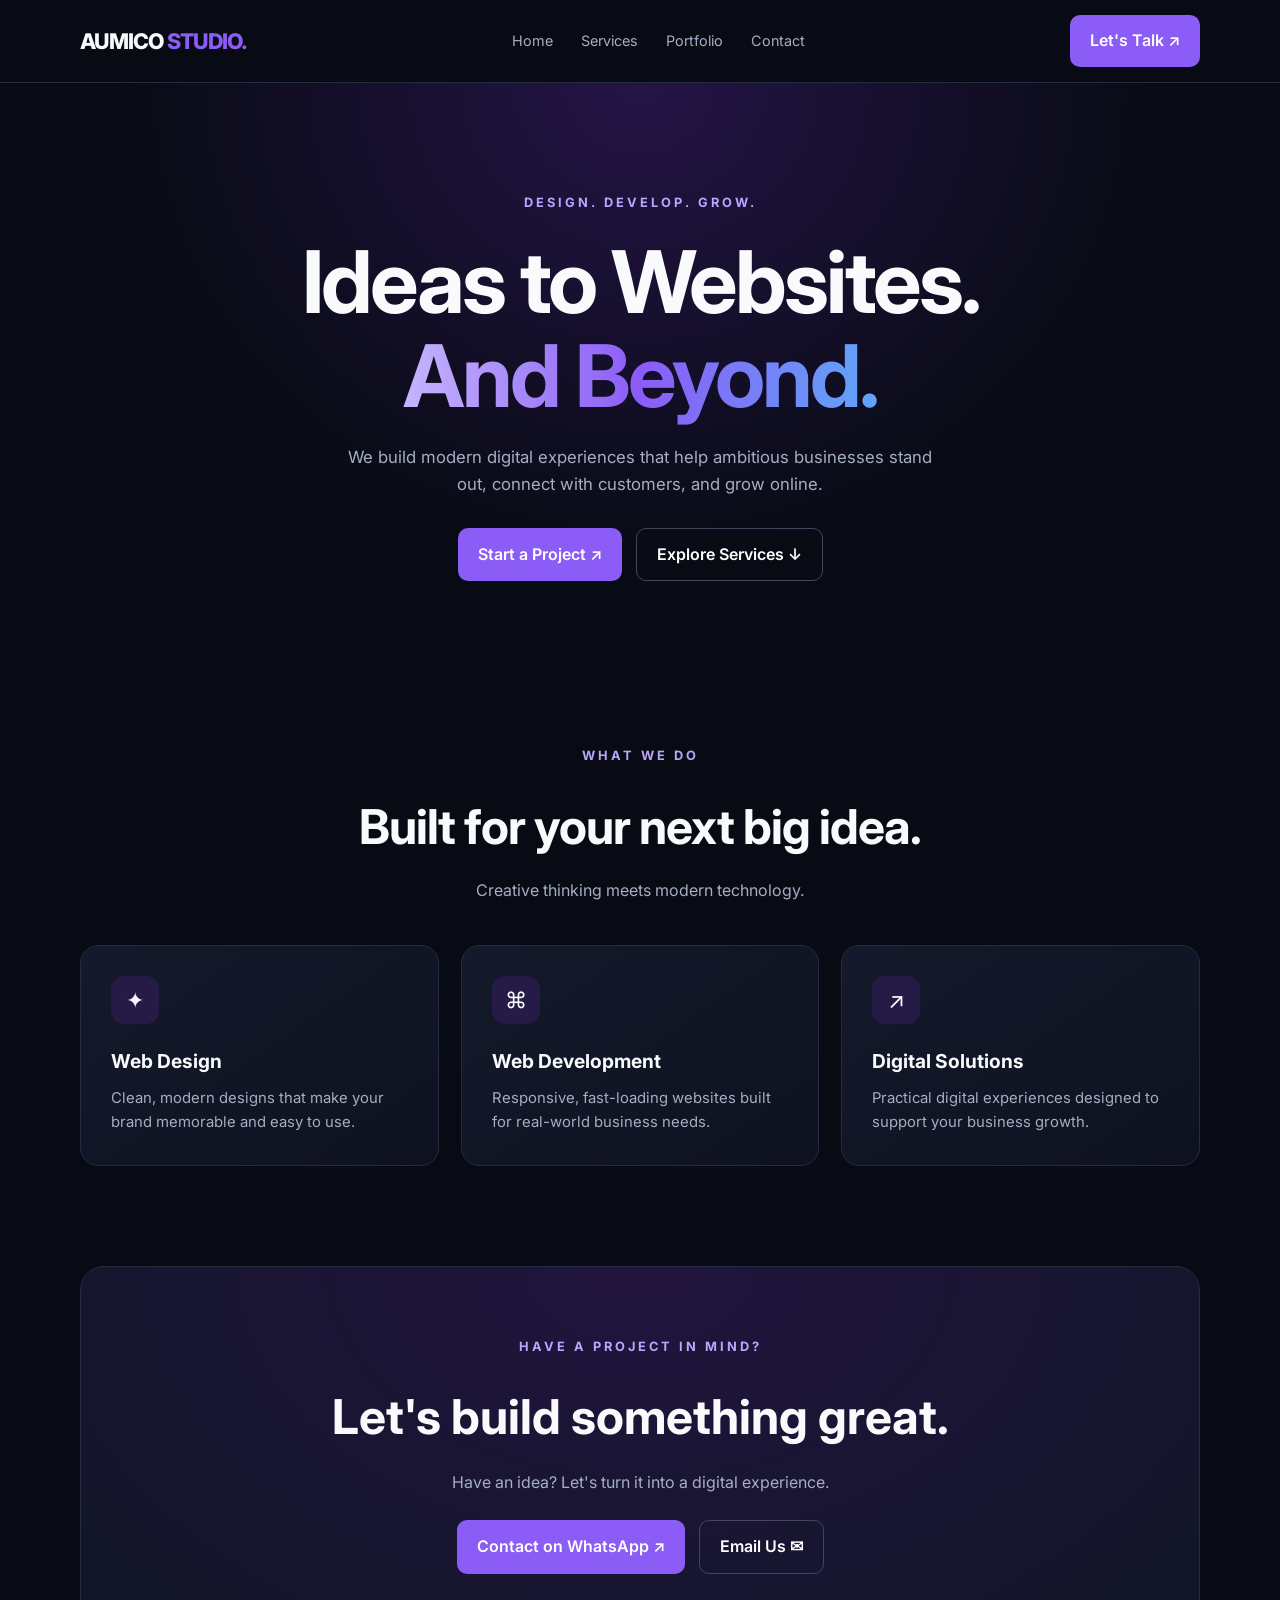
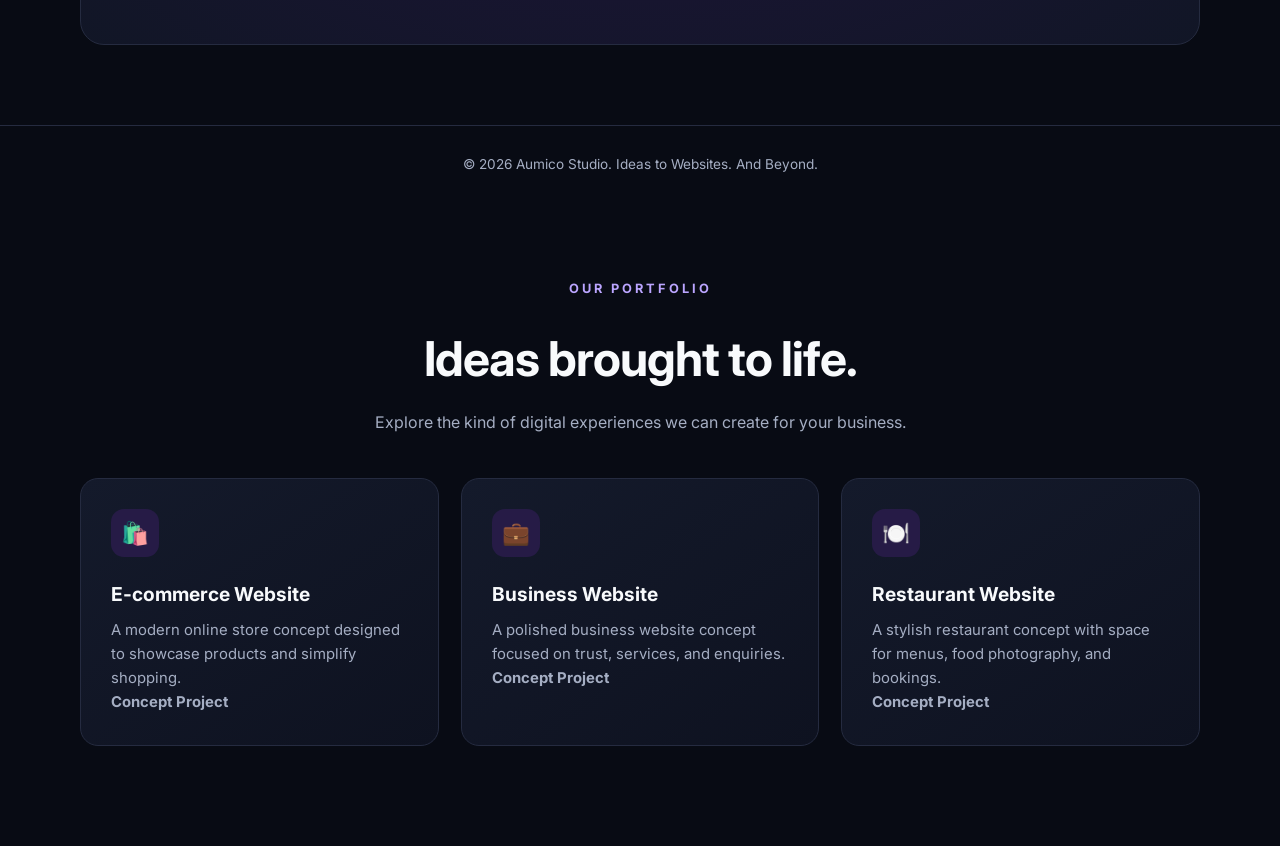
==== index.html @ a7856eee "Initial Aumico Studio website" ====
<!DOCTYPE html>
<html lang="en">
<head>
  <meta charset="UTF-8">
  <meta name="viewport" content="width=device-width, initial-scale=1.0">
  <meta name="description" content="Aumico Studio creates modern websites and digital experiences for growing businesses.">
  <title>Aumico Studio | Ideas to Websites. And Beyond.</title>
  <link rel="stylesheet" href="style.css">
</head>
<body>

  <header>
    <div class="container navbar">
      <a href="#" class="logo">AUMICO <span>STUDIO.</span></a>

      <nav class="nav-links">
        <a href="#home">Home</a>
        <a href="#services">Services</a>
        <a href="#portfolio">Portfolio</a>
        <a href="#contact">Contact</a>
      </nav>

      <a href="#contact" class="btn btn-primary">Let's Talk ↗</a>
    </div>
  </header>

  <main>
    <section class="hero" id="home">
      <div class="container">
        <div class="eyebrow">Design. Develop. Grow.</div>

        <h1>Ideas to Websites.<br><span class="gradient-text">And Beyond.</span></h1>

        <p>
          We build modern digital experiences that help ambitious
          businesses stand out, connect with customers, and grow online.
        </p>

        <div class="hero-actions">
          <a href="#contact" class="btn btn-primary">Start a Project ↗</a>
          <a href="#services" class="btn btn-outline">Explore Services ↓</a>
        </div>
      </div>
    </section>

    <section class="services" id="services">
      <div class="container">
        <div class="section-heading">
          <div class="eyebrow">What We Do</div>
          <h2>Built for your next big idea.</h2>
          <p>Creative thinking meets modern technology.</p>
        </div>

        <div class="service-grid">
          <article class="service-card">
            <div class="service-icon">✦</div>
            <h3>Web Design</h3>
            <p>Clean, modern designs that make your brand memorable and easy to use.</p>
          </article>

          <article class="service-card">
            <div class="service-icon">⌘</div>
            <h3>Web Development</h3>
            <p>Responsive, fast-loading websites built for real-world business needs.</p>
          </article>

          <article class="service-card">
            <div class="service-icon">↗</div>
            <h3>Digital Solutions</h3>
            <p>Practical digital experiences designed to support your business growth.</p>
          </article>
        </div>
      </div>
    </section>

    <section class="container" id="contact">
      <div class="contact">
        <div class="eyebrow">Have a Project in Mind?</div>
        <h2>Let's build something great.</h2>
        <p>Have an idea? Let's turn it into a digital experience.</p>
        <div class="hero-actions">
  <a href="https://wa.me/923064864841?text=Hello%20Aumico%20Studio!%20I%20am%20interested%20in%20your%20services."
     class="btn btn-primary"
     target="_blank"
     rel="noopener noreferrer">
    Contact on WhatsApp ↗
  </a>

  <a href="mailto:aumicostudio@gmail.com"
     class="btn btn-outline">
    Email Us ✉
  </a>
</div>
      </div>
    </section>
  </main>

  <footer>
    <div class="container">
      © 2026 Aumico Studio. Ideas to Websites. And Beyond.
    </div>
  </footer>
<section class="services" id="portfolio">
  <div class="container">
    <div class="section-heading">
      <div class="eyebrow">Our Portfolio</div>
      <h2>Ideas brought to life.</h2>
      <p>Explore the kind of digital experiences we can create for your business.</p>
    </div>

    <div class="service-grid">
      <article class="service-card">
        <div class="service-icon">🛍️</div>
        <h3>E-commerce Website</h3>
        <p>A modern online store concept designed to showcase products and simplify shopping.</p>
        <p><strong>Concept Project</strong></p>
      </article>

      <article class="service-card">
        <div class="service-icon">💼</div>
        <h3>Business Website</h3>
        <p>A polished business website concept focused on trust, services, and enquiries.</p>
        <p><strong>Concept Project</strong></p>
      </article>

      <article class="service-card">
        <div class="service-icon">🍽️</div>
        <h3>Restaurant Website</h3>
        <p>A stylish restaurant concept with space for menus, food photography, and bookings.</p>
        <p><strong>Concept Project</strong></p>
      </article>
    </div>
  </div>
</section>
</body>
</html>
---- style.css ----
@import url('https://fonts.googleapis.com/css2?family=Inter:wght@400;500;600;700;800&display=swap');

:root {
  --bg: #080b14;
  --surface: #111626;
  --text: #f8fafc;
  --muted: #a5aec3;
  --accent: #8b5cf6;
  --border: #252b40;
}

* {
  margin: 0;
  padding: 0;
  box-sizing: border-box;
}

html {
  scroll-behavior: smooth;
}

body {
  font-family: 'Inter', sans-serif;
  background: var(--bg);
  color: var(--text);
  line-height: 1.6;
}

a {
  color: inherit;
  text-decoration: none;
}

button, a {
  -webkit-tap-highlight-color: transparent;
}

.container {
  width: min(1120px, 90%);
  margin: auto;
}

header {
  border-bottom: 1px solid var(--border);
  background: rgba(8, 11, 20, 0.92);
}

.navbar {
  min-height: 82px;
  display: flex;
  align-items: center;
  justify-content: space-between;
  gap: 24px;
}

.logo {
  font-size: 1.35rem;
  font-weight: 800;
  letter-spacing: -1px;
}

.logo span {
  color: var(--accent);
}

.nav-links {
  display: flex;
  align-items: center;
  gap: 28px;
  color: var(--muted);
  font-size: 0.9rem;
}

.nav-links a:hover {
  color: white;
}

.btn {
  display: inline-flex;
  justify-content: center;
  align-items: center;
  gap: 8px;
  padding: 13px 20px;
  border-radius: 10px;
  font-weight: 600;
  transition: 0.25s;
}

.btn-primary {
  background: var(--accent);
  color: white;
}

.btn-primary:hover {
  background: #7544e8;
  transform: translateY(-2px);
}

.btn-outline {
  border: 1px solid #41465d;
  color: white;
}

.hero {
  padding: 110px 0 90px;
  text-align: center;
  background:
    radial-gradient(ellipse at 50% 0%, #241447 0%, transparent 58%);
}

.eyebrow {
  color: #bba5ff;
  font-size: 0.8rem;
  font-weight: 700;
  letter-spacing: 3px;
  text-transform: uppercase;
  margin-bottom: 22px;
}

.hero h1 {
  max-width: 850px;
  margin: 0 auto 22px;
  font-size: clamp(2.7rem, 7vw, 5.4rem);
  line-height: 1.08;
  letter-spacing: -3px;
}

.gradient-text {
  background: linear-gradient(90deg, #c4b5fd, #8b5cf6, #60a5fa);
  -webkit-background-clip: text;
  background-clip: text;
  color: transparent;
}

.hero p {
  max-width: 610px;
  margin: 0 auto 30px;
  color: var(--muted);
  font-size: 1.05rem;
}

.hero-actions {
  display: flex;
  justify-content: center;
  gap: 14px;
  flex-wrap: wrap;
}

.services {
  padding: 75px 0 100px;
}

.section-heading {
  text-align: center;
  margin-bottom: 42px;
}

.section-heading h2 {
  font-size: clamp(2rem, 4vw, 3rem);
  letter-spacing: -1px;
  margin-bottom: 12px;
}

.section-heading p {
  color: var(--muted);
}

.service-grid {
  display: grid;
  grid-template-columns: repeat(3, 1fr);
  gap: 22px;
}

.service-card {
  background: linear-gradient(145deg, #141a2b, #0e1220);
  border: 1px solid var(--border);
  padding: 30px;
  border-radius: 18px;
  transition: 0.25s;
}

.service-card:hover {
  transform: translateY(-5px);
  border-color: var(--accent);
}

.service-icon {
  width: 48px;
  height: 48px;
  display: grid;
  place-items: center;
  background: #261b46;
  border-radius: 13px;
  font-size: 1.4rem;
  margin-bottom: 22px;
}

.service-card h3 {
  font-size: 1.2rem;
  margin-bottom: 10px;
}

.service-card p {
  color: var(--muted);
  font-size: 0.93rem;
}

.contact {
  text-align: center;
  padding: 70px 24px;
  margin-bottom: 80px;
  border: 1px solid var(--border);
  border-radius: 24px;
  background: radial-gradient(ellipse at top, #21143e, #111626);
}

.contact h2 {
  font-size: clamp(2rem, 4vw, 3rem);
  margin-bottom: 14px;
}

.contact p {
  color: var(--muted);
  margin-bottom: 25px;
}

footer {
  border-top: 1px solid var(--border);
  padding: 28px 0;
  color: var(--muted);
  font-size: 0.85rem;
  text-align: center;
}

@media (max-width: 760px) {
  .navbar {
    min-height: 72px;
  }

  .nav-links {
    display: none;
  }

  .navbar > .btn {
    padding: 10px 13px;
    font-size: 0.82rem;
  }

  .hero {
    padding: 80px 0 65px;
  }

  .hero h1 {
    letter-spacing: -1.5px;
  }

  .service-grid {
    grid-template-columns: 1fr;
  }

  .service-card {
    padding: 25px;
  }

  .services {
    padding: 60px 0 75px;
  }
}
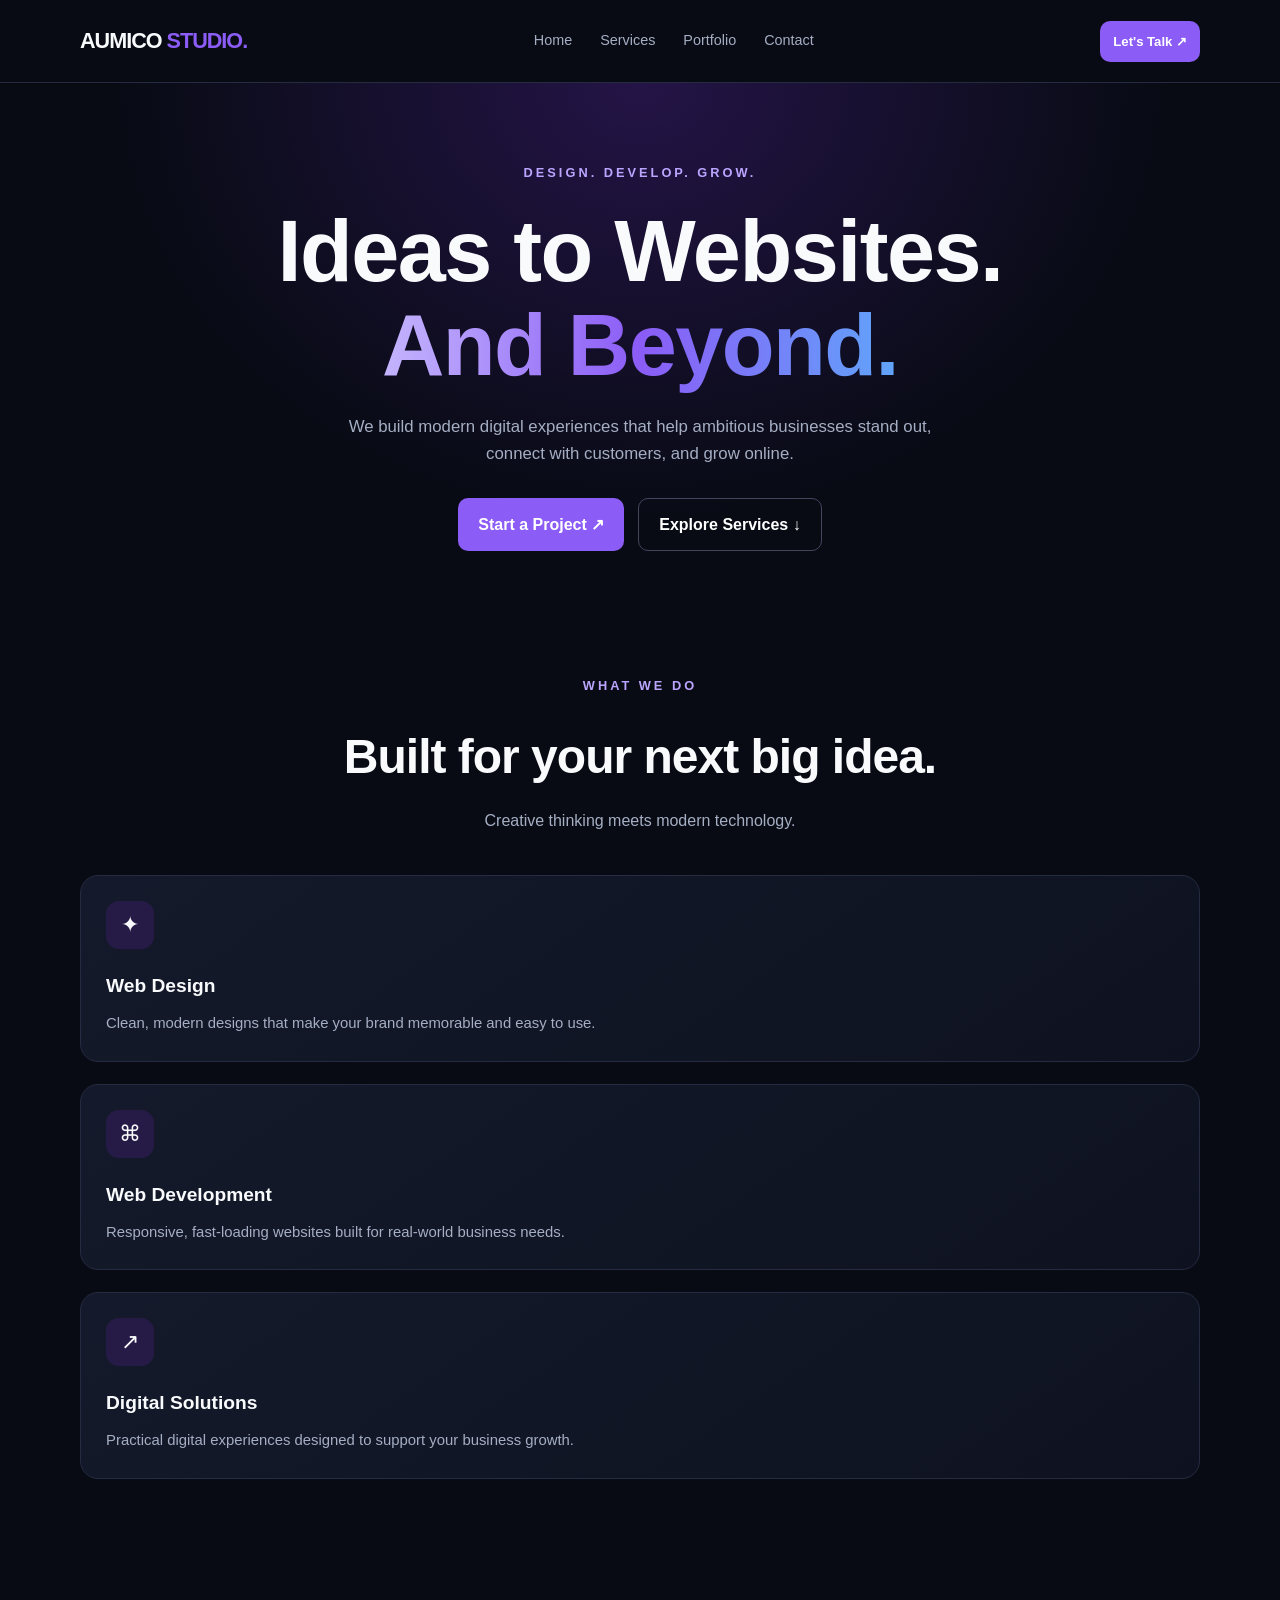
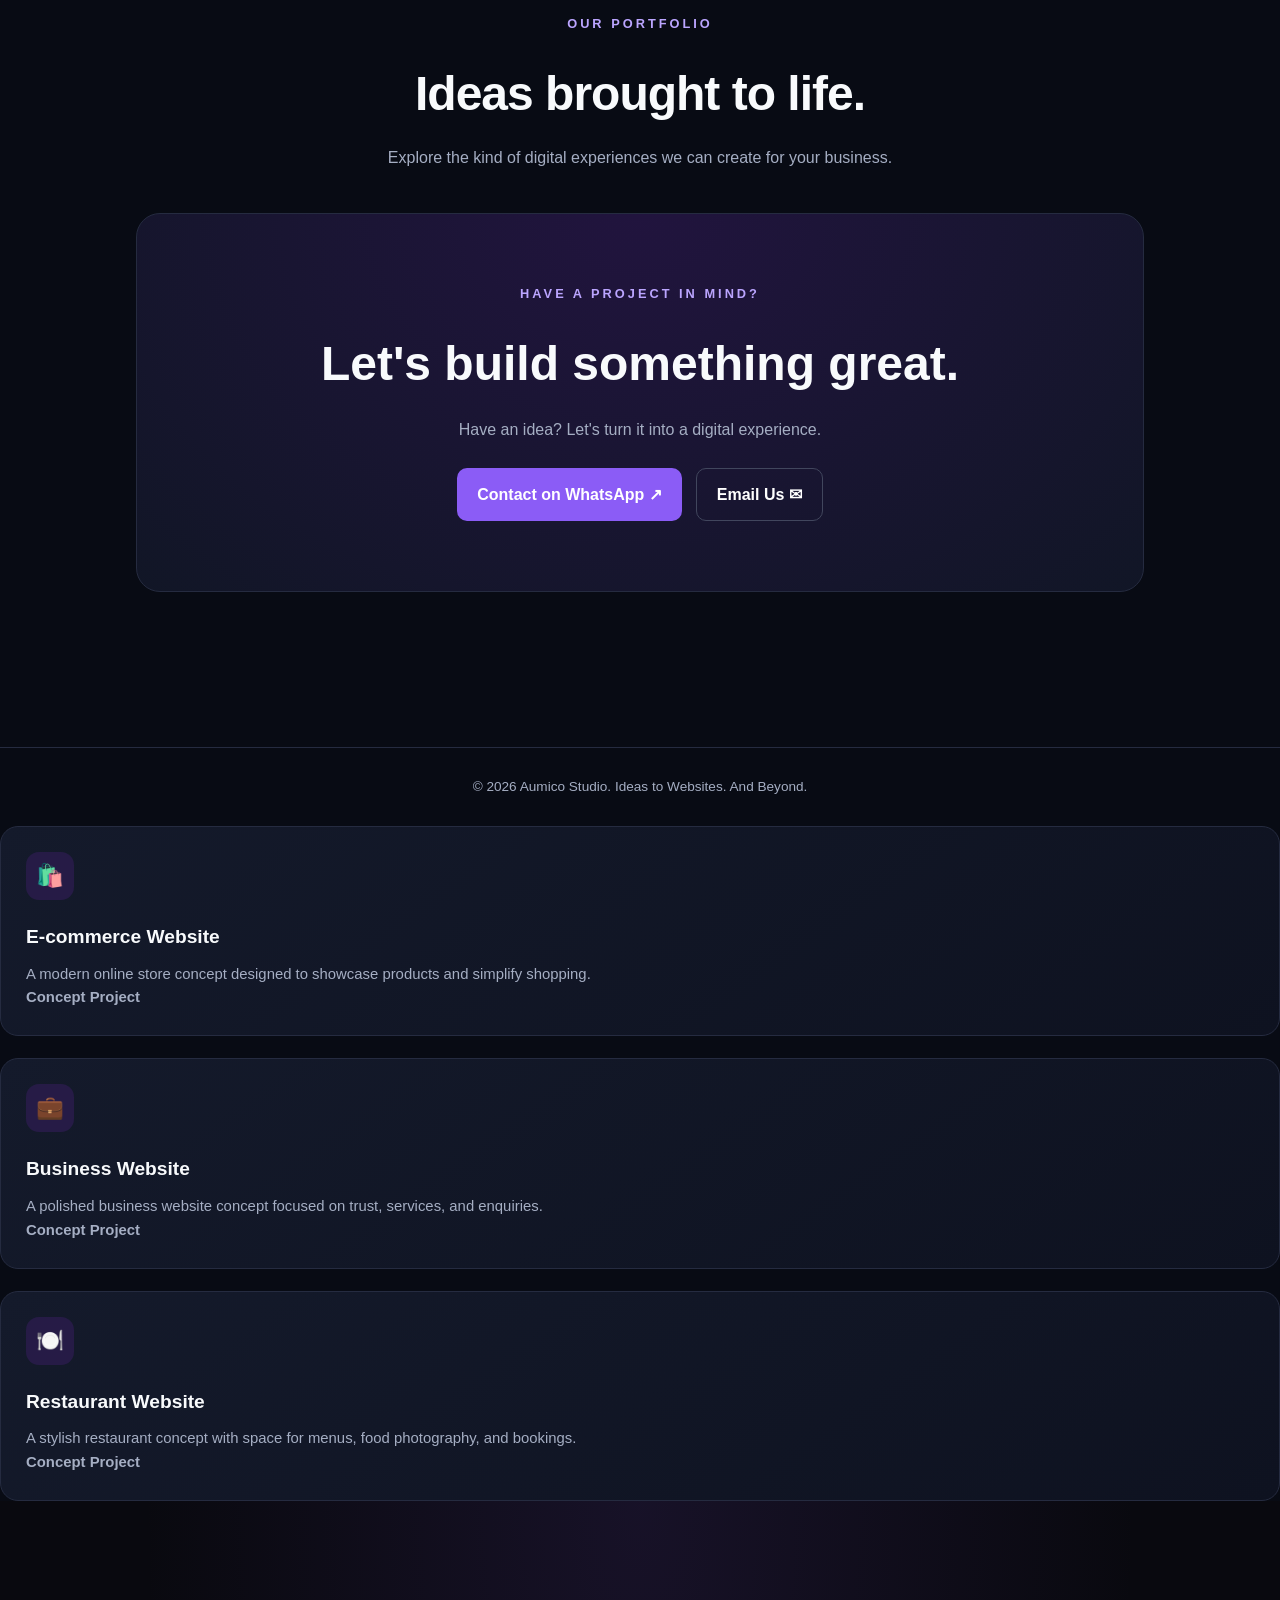
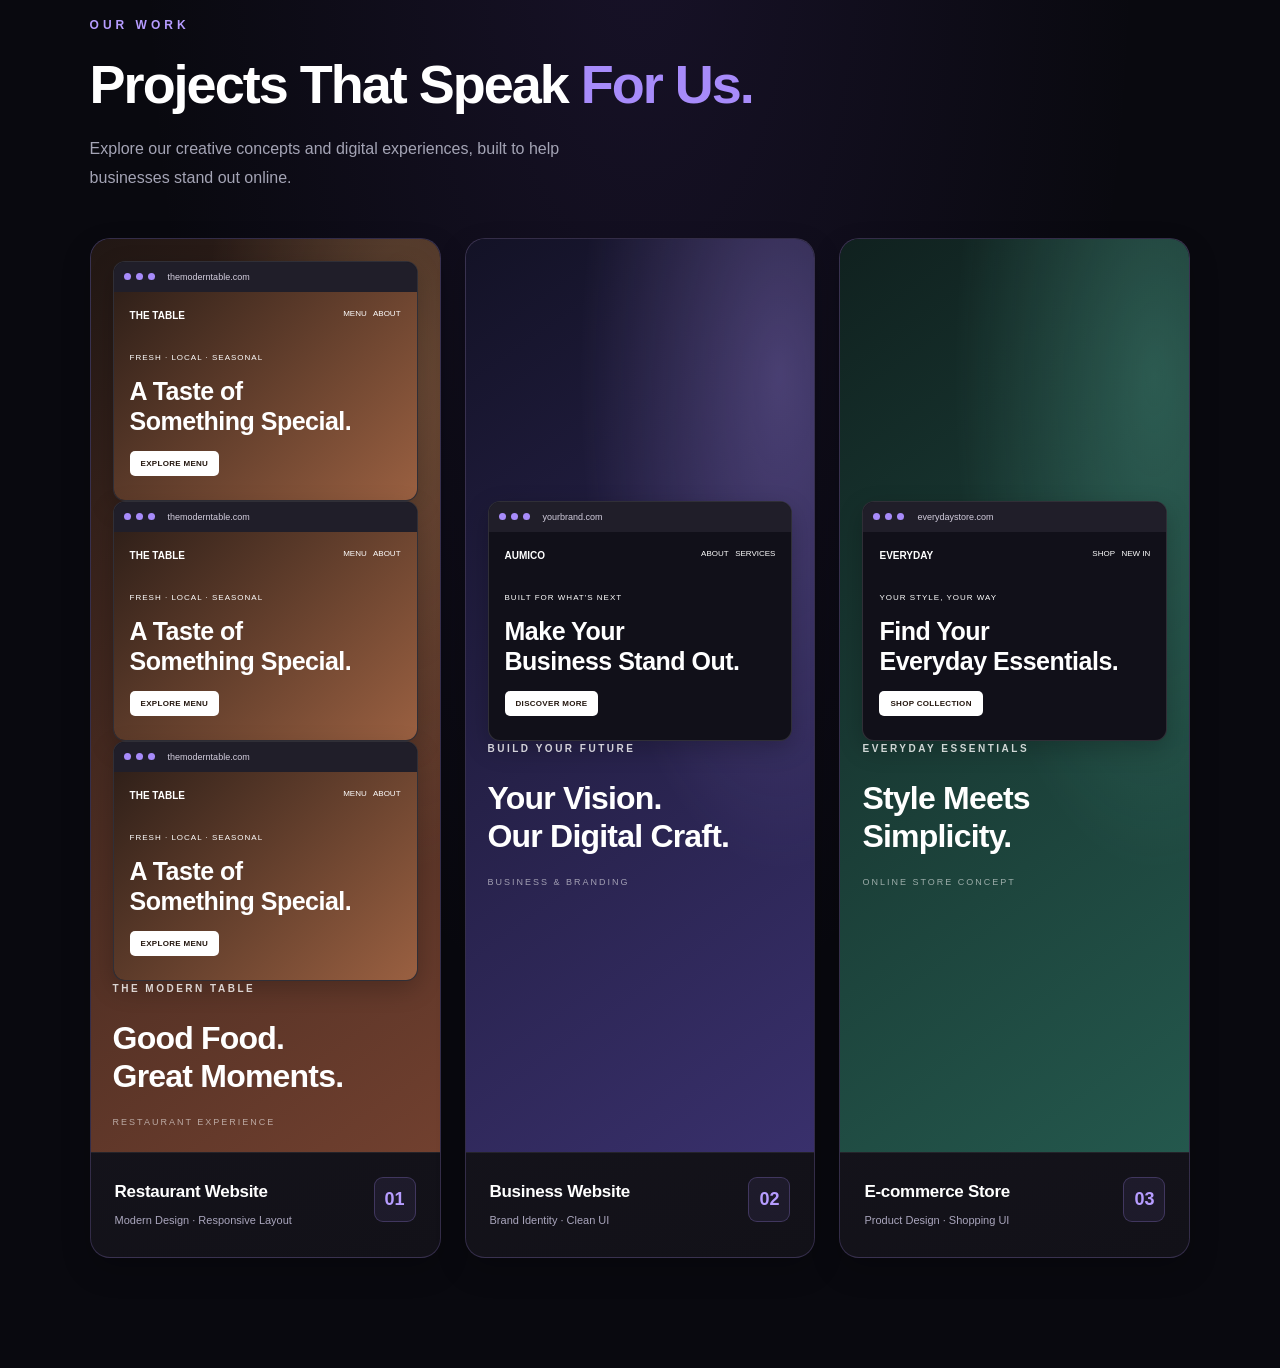
==== commit 9487d745: "Upgrade portfolio design" ====
--- a/index.html
+++ b/index.html
@@ -72,7 +72,13 @@
         </div>
       </div>
     </section>
-
+<section class="services" id="portfolio">
+  <div class="container">
+    <div class="section-heading">
+      <div class="eyebrow">Our Portfolio</div>
+      <h2>Ideas brought to life.</h2>
+      <p>Explore the kind of digital experiences we can create for your business.</p>
+    </div>
     <section class="container" id="contact">
       <div class="contact">
         <div class="eyebrow">Have a Project in Mind?</div>
@@ -100,13 +106,7 @@
       © 2026 Aumico Studio. Ideas to Websites. And Beyond.
     </div>
   </footer>
-<section class="services" id="portfolio">
-  <div class="container">
-    <div class="section-heading">
-      <div class="eyebrow">Our Portfolio</div>
-      <h2>Ideas brought to life.</h2>
-      <p>Explore the kind of digital experiences we can create for your business.</p>
-    </div>
+
 
     <div class="service-grid">
       <article class="service-card">
@@ -132,5 +132,162 @@
     </div>
   </div>
 </section>
+<!-- Portfolio Section -->
+<section id="portfolio" class="portfolio">
+  <div class="portfolio-container">
+    <span class="section-tag">OUR WORK</span>
+
+    <h2>Projects That Speak <span>For Us.</span></h2>
+
+    <p class="portfolio-description">
+      Explore our creative concepts and digital experiences,
+      built to help businesses stand out online.
+    </p>
+
+    <div class="portfolio-grid">
+
+      <div class="project-card">
+        <div class="project-preview restaurant-preview">
+         <div class="mini-browser restaurant-browser">
+  <div class="browser-bar">
+    <span></span><span></span><span></span>
+    <small>themoderntable.com</small>
+  </div>
+  <div class="mini-site restaurant-site">
+    <div class="mini-nav">THE TABLE <span>MENU&nbsp;&nbsp; ABOUT</span></div>
+    <div class="mini-content">
+      <small>FRESH · LOCAL · SEASONAL</small>
+      <h4>A Taste of<br>Something Special.</h4>
+      <button type="button">EXPLORE MENU</button>
+    </div>
+  </div>
+</div>
+ <div class="mini-browser restaurant-browser">
+  <div class="browser-bar">
+    <span></span>
+    <span></span>
+    <span></span>
+    <small>themoderntable.com</small>
+  </div>
+
+  <div class="mini-site restaurant-site">
+    <div class="mini-nav">
+      THE TABLE
+      <span>MENU&nbsp;&nbsp; ABOUT</span>
+    </div>
+
+    <div class="mini-content">
+      <small>FRESH · LOCAL · SEASONAL</small>
+      <h4>A Taste of<br>Something Special.</h4>
+      <button type="button">EXPLORE MENU</button>
+    </div>
+  </div>
+</div><div class="mini-browser restaurant-browser">
+  <div class="browser-bar">
+    <span></span>
+    <span></span>
+    <span></span>
+    <small>themoderntable.com</small>
+  </div>
+
+  <div class="mini-site restaurant-site">
+    <div class="mini-nav">
+      THE TABLE
+      <span>MENU&nbsp;&nbsp; ABOUT</span>
+    </div>
+
+    <div class="mini-content">
+      <small>FRESH · LOCAL · SEASONAL</small>
+      <h4>A Taste of<br>Something Special.</h4>
+      <button type="button">EXPLORE MENU</button>
+    </div>
+  </div>
+</div>
+<span>THE MODERN TABLE</span>
+          <h3>Good Food.<br>Great Moments.</h3>
+          <p>RESTAURANT EXPERIENCE</p>
+        </div>
+        <div class="project-info">
+          <div>
+            <h3>Restaurant Website</h3>
+            <p>Modern Design · Responsive Layout</p>
+          </div>
+          <span class="project-number">01</span>
+        </div>
+      </div>
+
+      <div class="project-card">
+        <div class="project-preview business-preview">
+          <div class="mini-browser business-browser">
+  <div class="browser-bar">
+    <span></span>
+    <span></span>
+    <span></span>
+    <small>yourbrand.com</small>
+  </div>
+
+  <div class="mini-site business-site">
+    <div class="mini-nav">
+      AUMICO <span>ABOUT&nbsp;&nbsp; SERVICES</span>
+    </div>
+
+    <div class="mini-content">
+      <small>BUILT FOR WHAT'S NEXT</small>
+      <h4>Make Your<br>Business Stand Out.</h4>
+      <button type="button">DISCOVER MORE</button>
+    </div>
+  </div>
+</div>
+<span>BUILD YOUR FUTURE</span>
+          <h3>Your Vision.<br>Our Digital Craft.</h3>
+          <p>BUSINESS & BRANDING</p>
+        </div>
+        <div class="project-info">
+          <div>
+            <h3>Business Website</h3>
+            <p>Brand Identity · Clean UI</p>
+          </div>
+          <span class="project-number">02</span>
+        </div>
+      </div>
+
+      <div class="project-card">
+        <div class="project-preview store-preview">
+          <div class="mini-browser store-browser">
+  <div class="browser-bar">
+    <span></span>
+    <span></span>
+    <span></span>
+    <small>everydaystore.com</small>
+  </div>
+
+  <div class="mini-site store-site">
+    <div class="mini-nav">
+      EVERYDAY <span>SHOP&nbsp;&nbsp; NEW IN</span>
+    </div>
+
+    <div class="mini-content">
+      <small>YOUR STYLE, YOUR WAY</small>
+      <h4>Find Your<br>Everyday Essentials.</h4>
+      <button type="button">SHOP COLLECTION</button>
+    </div>
+  </div>
+</div>
+<span>EVERYDAY ESSENTIALS</span>
+          <h3>Style Meets<br>Simplicity.</h3>
+          <p>ONLINE STORE CONCEPT</p>
+        </div>
+        <div class="project-info">
+          <div>
+            <h3>E-commerce Store</h3>
+            <p>Product Design · Shopping UI</p>
+          </div>
+          <span class="project-number">03</span>
+        </div>
+      </div>
+
+    </div>
+  </div>
+</section>
 </body>
 </html>
--- a/style.css
+++ b/style.css
@@ -1,4 +1,4 @@
-@import url('https://fonts.googleapis.com/css2?family=Inter:wght@400;500;600;700;800&display=swap');
+@import url('https://eapis.com/css2?family=Inter:wght@400;500;600;700;800&display=swap');
 
 :root {
   --bg: #080b14;
@@ -237,8 +237,7 @@
     min-height: 72px;
   }
 
-  .nav-links {
-    display: none;
+  
   }
 
   .navbar > .btn {
@@ -265,4 +264,500 @@
   .services {
     padding: 60px 0 75px;
   }
+/* ===== AUMICO STUDIO - PREMIUM PORTFOLIO ===== */
+
+.portfolio {
+  padding: 100px 7%;
+  background: #0b0b10;
+  color: #ffffff;
+  overflow: hidden;
+}
+
+.portfolio-container {
+  max-width: 1200px;
+  margin: 0 auto;
+}
+
+.section-tag {
+  display: inline-block;
+  color: #b69cff;
+  font-size: 12px;
+  font-weight: 700;
+  letter-spacing: 4px;
+  margin-bottom: 18px;
+}
+
+.portfolio-container > h2 {
+  font-size: clamp(32px, 5vw, 54px);
+  line-height: 1.15;
+  letter-spacing: -1.5px;
+  margin: 0 0 20px;
+}
+
+.portfolio-container > h2 span {
+  color: #a78bfa;
+}
+
+.portfolio-description {
+  max-width: 600px;
+  color: #a4a4b5;
+  font-size: 16px;
+  line-height: 1.8;
+  margin-bottom: 45px;
+}
+
+.portfolio-grid {
+  display: grid;
+  grid-template-columns: repeat(3, minmax(0, 1fr));
+  gap: 24px;
+}
+
+.project-card {
+  min-width: 0;
+  background: #12121a;
+  border: 1px solid #292637;
+  border-radius: 18px;
+  overflow: hidden;
+  transition: transform 0.3s ease, border-color 0.3s ease;
+}
+
+.project-card:hover {
+  transform: translateY(-8px);
+  border-color: #a78bfa;
+}
+
+.project-preview {
+  min-height: 250px;
+  padding: 30px 24px;
+  display: flex;
+  flex-direction: column;
+  justify-content: center;
+  position: relative;
+  overflow: hidden;
+}
+
+.project-preview > span {
+  font-size: 10px;
+  font-weight: 700;
+  letter-spacing: 2px;
+  margin-bottom: 22px;
+}
+
+.project-preview h3 {
+  font-size: clamp(23px, 2.5vw, 32px);
+  line-height: 1.2;
+  margin: 0 0 20px;
+}
+
+.project-preview p {
+  font-size: 9px;
+  letter-spacing: 2px;
+  margin: 0;
+  opacity: 0.8;
+}
+
+.restaurant-preview {
+  background: linear-gradient(135deg, #38251f, #9c5838);
+}
+
+.business-preview {
+  background: linear-gradient(135deg, #17172f, #5142a3);
+}
+
+.store-preview {
+  background: linear-gradient(135deg, #163a35, #327e70);
+}
+
+.project-info {
+  display: flex;
+  justify-content: space-between;
+  align-items: center;
+  gap: 12px;
+  padding: 22px 20px;
+}
+
+.project-info h3 {
+  font-size: 16px;
+  margin: 0 0 8px;
+}
+
+.project-info p {
+  color: #a4a4b5;
+  font-size: 11px;
+  line-height: 1.6;
+  margin: 0;
+}
+
+.project-number {
+  color: #b69cff;
+  font-size: 18px;
+  font-weight: 700;
+}
+
+/* Tablet and mobile responsive layout */
+
+@media (max-width: 900px) {
+  .portfolio-grid {
+    grid-template-columns: repeat(2, minmax(0, 1fr));
+  }
+}
+
+@media (max-width: 600px) {
+  .portfolio {
+    padding: 70px 20px;
+  }
+
+  .portfolio-grid {
+    grid-template-columns: 1fr;
+  }
+
+  .project-preview {
+    min-height: 230px;
+  }
+}
+/* ===== AUMICO STUDIO PREMIUM CARD UPGRADE ===== */
+
+.portfolio {
+  position: relative;
+  isolation: isolate;
+  background:
+    radial-gradient(ellipse at 50% 0%, #21163b 0%, transparent 55%),
+    #09090f;
+}
+
+.portfolio-container > h2 {
+  max-width: 750px;
+  font-weight: 800;
+  letter-spacing: -2px;
+}
+
+.portfolio-description {
+  max-width: 540px;
+}
+
+.portfolio-grid {
+  gap: 28px;
+  align-items: stretch;
+}
+
+.project-card {
+  position: relative;
+  background: linear-gradient(145deg, #171521, #0d0c13);
+  border: 1px solid rgba(167, 139, 250, 0.19);
+  border-radius: 20px;
+  box-shadow: 0 12px 35px rgba(0, 0, 0, 0.18);
+  transition:
+    transform 0.35s ease,
+    box-shadow 0.35s ease,
+    border-color 0.35s ease;
+}
+
+.project-card:hover {
+  transform: translateY(-10px);
+  border-color: rgba(183, 156, 255, 0.75);
+  box-shadow:
+    0 20px 45px rgba(0, 0, 0, 0.35),
+    0 0 25px rgba(139, 92, 246, 0.12);
+}
+
+.project-preview {
+  min-height: 270px;
+  padding: 30px;
+  transition: background 0.35s ease;
+}
+
+.restaurant-preview {
+  background:
+    radial-gradient(ellipse at 90% 15%, rgba(255, 191, 130, 0.24), transparent 45%),
+    linear-gradient(145deg, #211714, #71402f);
+}
+
+.business-preview {
+  background:
+    radial-gradient(ellipse at 90% 15%, rgba(183, 156, 255, 0.28), transparent 45%),
+    linear-gradient(145deg, #131226, #39306c);
+}
+
+.store-preview {
+  background:
+    radial-gradient(ellipse at 90% 15%, rgba(122, 235, 207, 0.22), transparent 45%),
+    linear-gradient(145deg, #10211f, #24584d);
+}
+
+.project-preview > span {
+  color: rgba(255, 255, 255, 0.8);
+  font-size: 10px;
+  letter-spacing: 2.5px;
+}
+
+.project-preview h3 {
+  font-weight: 800;
+  letter-spacing: -0.8px;
+}
+
+.project-preview p {
+  color: rgba(255, 255, 255, 0.7);
+}
+
+.project-info {
+  min-height: 100px;
+  padding: 24px;
+  background: rgba(255, 255, 255, 0.015);
+}
+
+.project-info h3 {
+  font-size: 17px;
+  font-weight: 700;
+  letter-spacing: -0.3px;
+}
+
+.project-info p {
+  color: #aaa6bd;
+  line-height: 1.7;
+}
+
+.project-number {
+  align-self: flex-start;
+  padding: 7px 10px;
+  border: 1px solid rgba(167, 139, 250, 0.25);
+  border-radius: 9px;
+  background: rgba(167, 139, 250, 0.08);
+}
+
+@media (prefers-reduced-motion: reduce) {
+  .project-card {
+    transition: none;
+  }
+
+  .project-card:hover {
+    transform: none;
+  }
+}
+
+@media (max-width: 600px) {
+  .portfolio-container > h2 {
+    letter-spacing: -1px;
+  }
+
+  .portfolio-grid {
+    gap: 20px;
+  }
+
+  .project-preview {
+    min-height: 240px;
+  }
+
+  .project-info {
+    padding: 20px;
+  }
+}
+/* MINI WEBSITE PREVIEWS */
+
+.mini-browser {
+  width: 100%;
+  margin-bottom: 28px;
+  border: 1px solid rgba(255,255,255,.24);
+  border-radius: 10px;
+  overflow: hidden;
+  background: #101015;
+  box-shadow: 0 12px 28px rgba(0,0,0,.25);
+}
+
+.browser-bar {
+  display: flex;
+  align-items: center;
+  gap: 5px;
+  padding: 9px;
+  background: #201e29;
+}
+
+.browser-bar > span {
+  width: 7px;
+  height: 7px;
+  border-radius: 50%;
+  background: #a78bfa;
+}
+
+.browser-bar small {
+  margin-left: 8px;
+  color: #d2cddd;
+  font-size: 9px;
+}
+
+.mini-site {
+  min-height: 165px;
+  padding: 14px;
+  color: white;
+}
+
+.restaurant-site {
+  background: linear-gradient(135deg, #302019, #9a6041);
+}
+
+.mini-nav {
+  display: flex;
+  justify-content: space-between;
+  gap: 8px;
+  font-size: 10px;
+  font-weight: bold;
+}
+
+.mini-nav span {
+  font-size: 8px;
+  font-weight: normal;
+}
+
+.mini-content {
+  padding: 18px 0 8px;
+}
+
+.mini-content small {
+  font-size: 8px;
+  letter-spacing: 1px;
+}
+
+.mini-content h4 {
+  margin: 8px 0 12px;
+  font-size: 24px;
+  line-height: 1.15;
+}
+
+.mini-content button {
+  padding: 8px 11px;
+  border: 0;
+  border-radius: 3px;
+  background: #fff;
+  color: #24170f;
+  font-size: 8px;
+  font-weight: bold;
+}
+/* ===== AUMICO STUDIO: FINAL PORTFOLIO POLISH ===== */
+
+.portfolio {
+  padding: 110px 7%;
+  background:
+    radial-gradient(ellipse at 50% 0%, rgba(110, 70, 190, 0.14), transparent 55%),
+    #09090f;
+}
+
+.portfolio-container {
+  max-width: 1200px;
+  margin: 0 auto;
+}
+
+.portfolio-grid {
+  display: grid;
+  grid-template-columns: repeat(3, minmax(0, 1fr));
+  align-items: stretch;
+  gap: 24px;
+}
+
+.project-card {
+  display: flex;
+  flex-direction: column;
+  min-width: 0;
+  height: 100%;
+  overflow: hidden;
+  border: 1px solid rgba(180, 155, 255, 0.22);
+  border-radius: 20px;
+  background: linear-gradient(160deg, #171520, #0e0d14);
+  box-shadow: 0 12px 30px rgba(0, 0, 0, 0.2);
+  transition:
+    transform 0.3s ease,
+    border-color 0.3s ease,
+    box-shadow 0.3s ease;
+}
+
+.project-card:hover {
+  transform: translateY(-7px);
+  border-color: rgba(180, 155, 255, 0.7);
+  box-shadow: 0 18px 38px rgba(100, 70, 180, 0.17);
+}
+
+.mini-browser {
+  flex-shrink: 0;
+  width: 100%;
+  margin: 0;
+  border: 1px solid rgba(255, 255, 255, 0.13);
+  border-radius: 12px;
+  overflow: hidden;
+  background: #111019;
+  box-shadow: 0 8px 24px rgba(0, 0, 0, 0.22);
+}
+
+.browser-bar {
+  min-height: 28px;
+  padding: 8px 10px;
+}
+
+.mini-site {
+  min-height: 180px;
+  padding: 16px;
+}
+
+.mini-content h4 {
+  font-size: clamp(19px, 2vw, 25px);
+  line-height: 1.2;
+  letter-spacing: -0.5px;
+}
+
+.mini-content button {
+  cursor: default;
+  border-radius: 5px;
+  letter-spacing: 0.3px;
+}
+
+.project-preview {
+  flex: 1;
+  min-width: 0;
+  padding: 22px;
+}
+
+.project-info {
+  margin-top: auto;
+  min-height: 105px;
+  align-items: center;
+  gap: 12px;
+  border-top: 1px solid rgba(255, 255, 255, 0.07);
+}
+
+.project-info h3 {
+  line-height: 1.4;
+}
+
+.project-info p {
+  overflow-wrap: anywhere;
+}
+
+.project-number {
+  flex-shrink: 0;
+}
+
+@media (max-width: 900px) {
+  .portfolio {
+    padding: 80px 5%;
+  }
+
+  .portfolio-grid {
+    grid-template-columns: repeat(2, minmax(0, 1fr));
+  }
+}
+
+@media (max-width: 600px) {
+  .portfolio {
+    padding: 65px 20px;
+  }
+
+  .portfolio-grid {
+    grid-template-columns: 1fr;
+    gap: 22px;
+  }
+
+  .project-preview {
+    padding: 18px;
+  }
+
+  .mini-site {
+    min-height: 170px;
+  }
 }
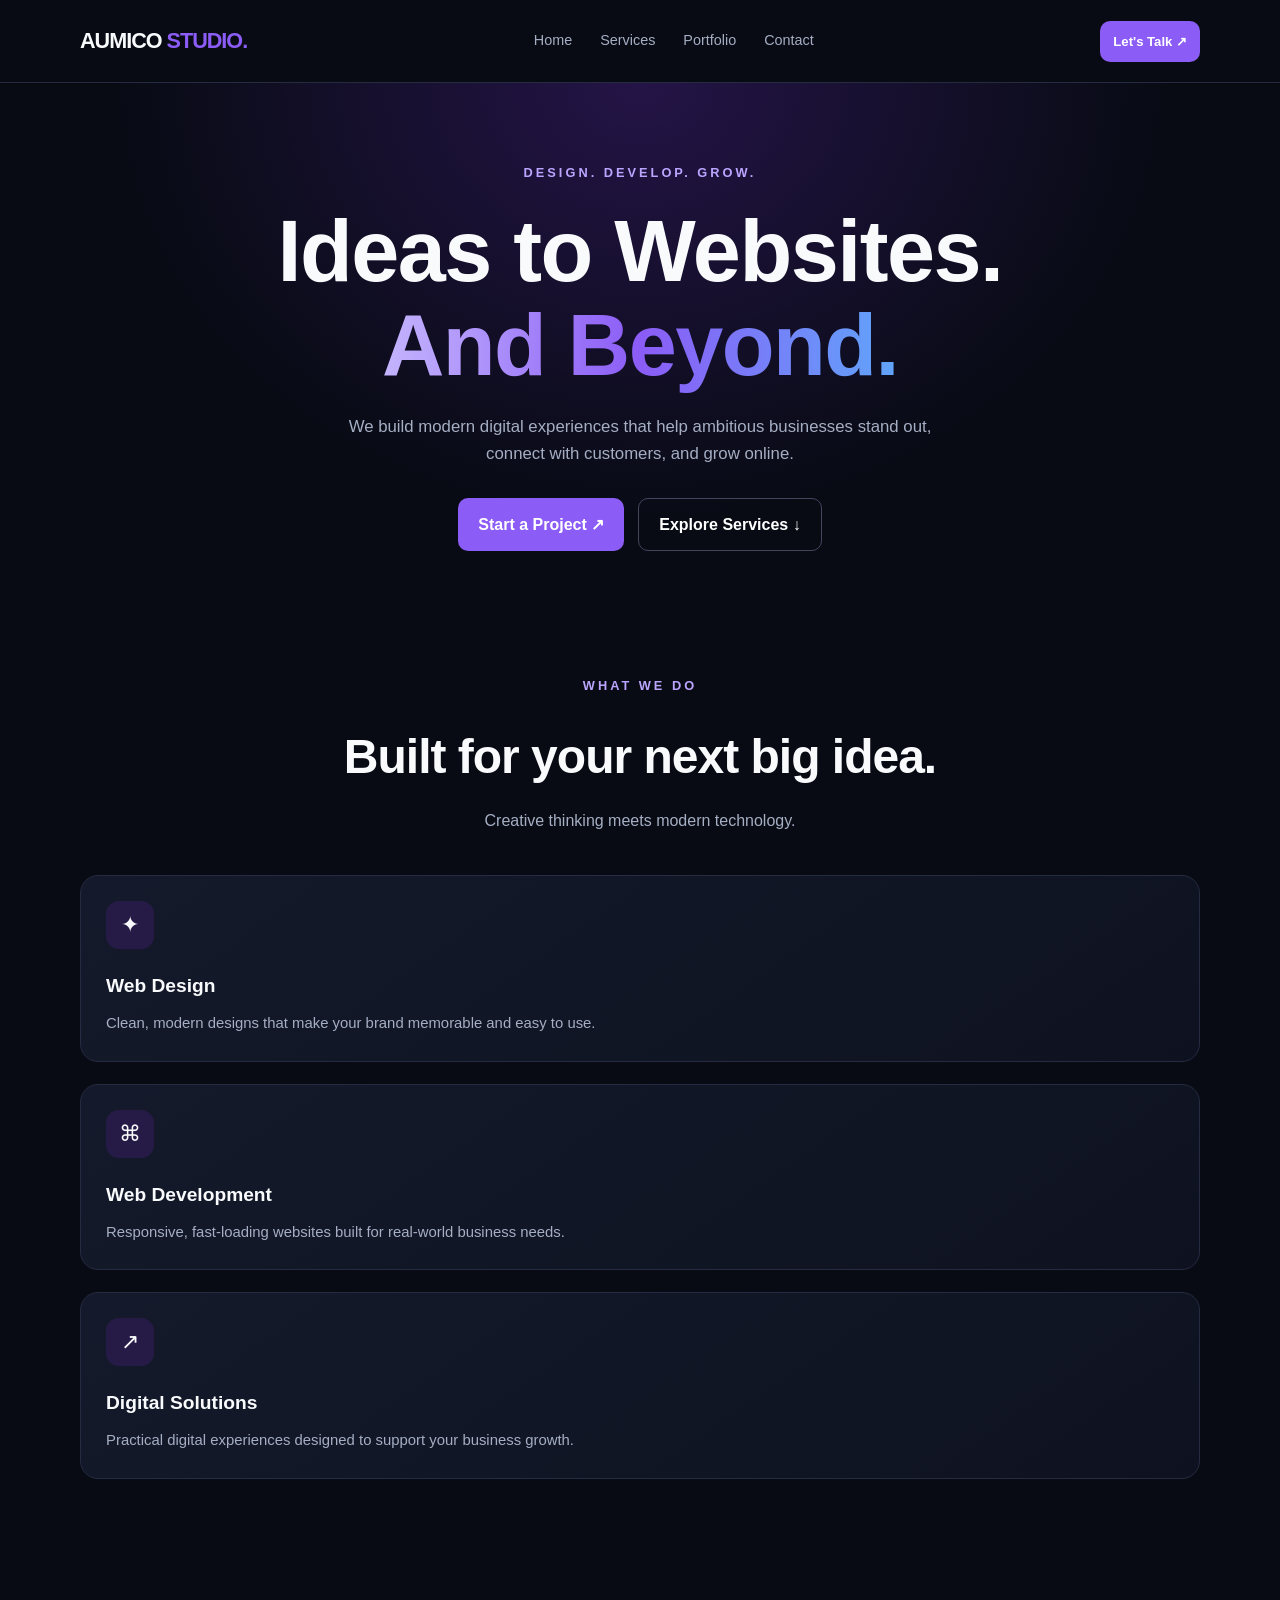
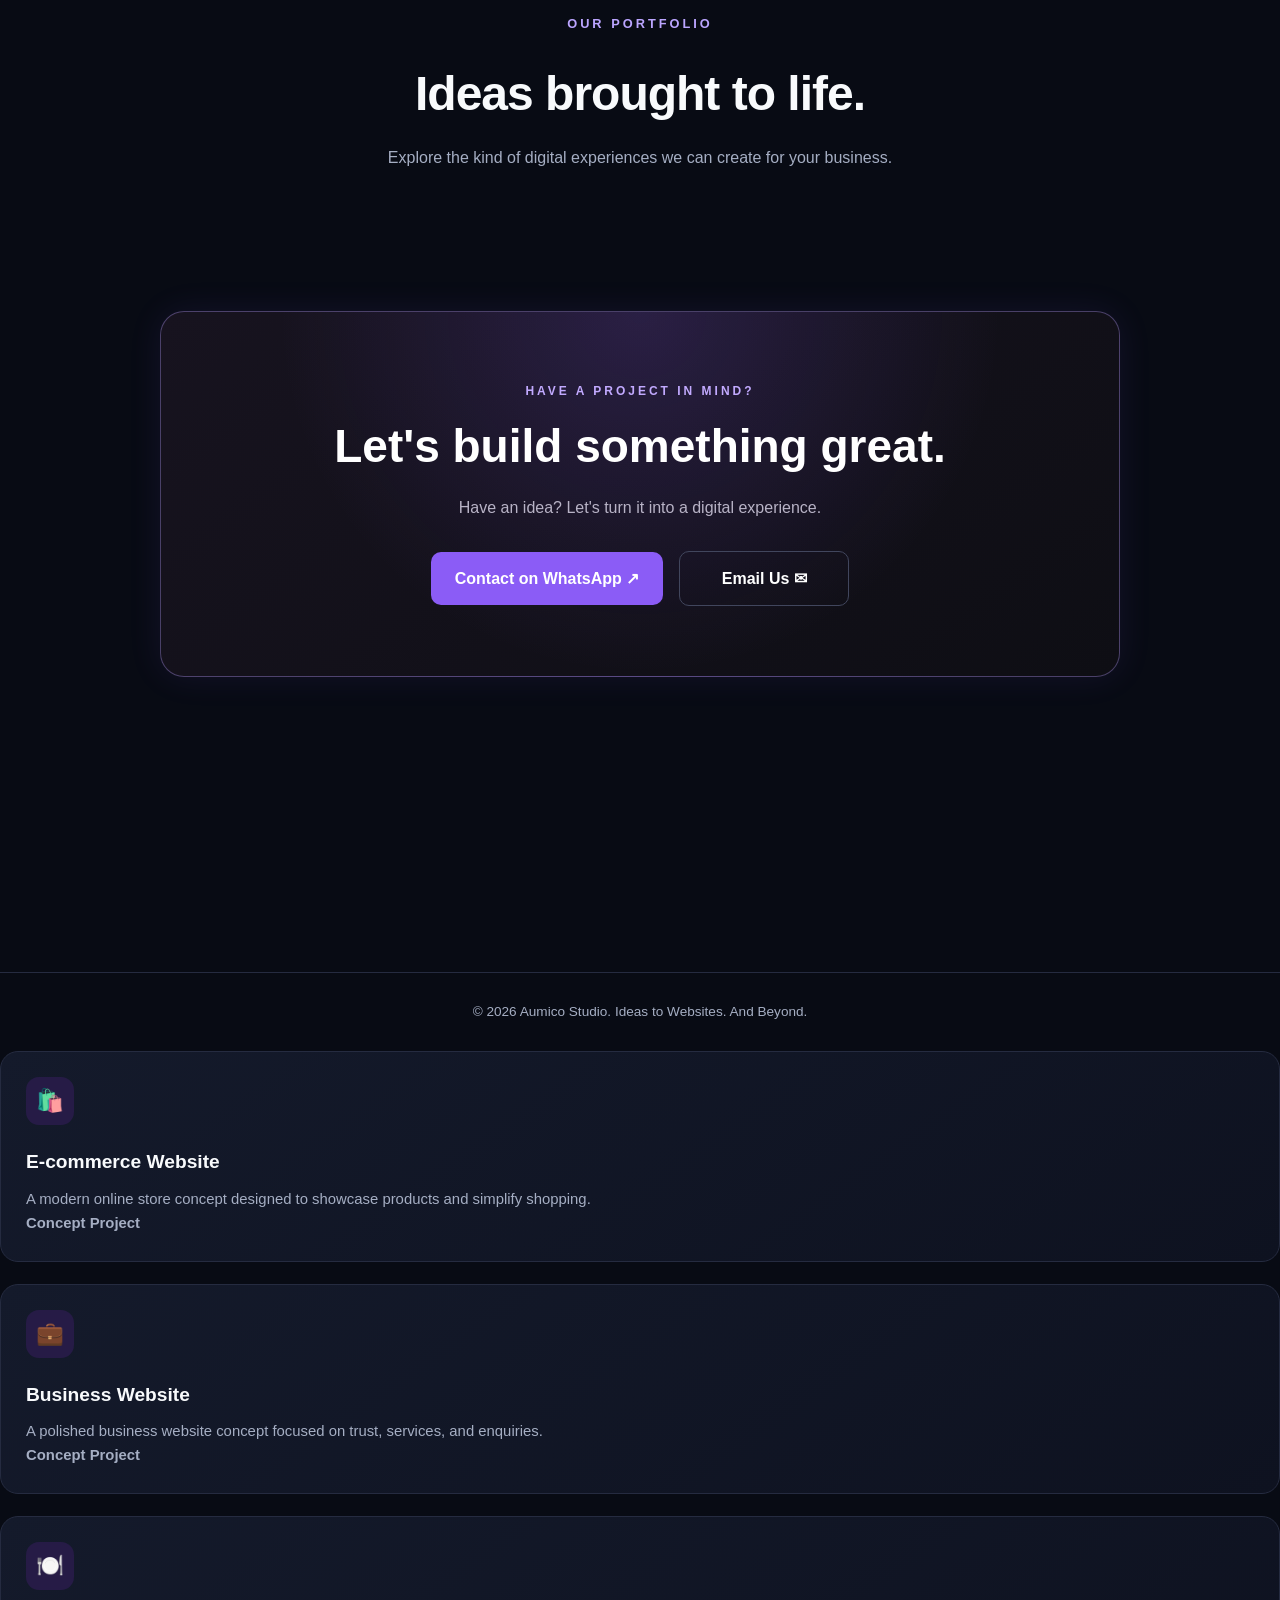
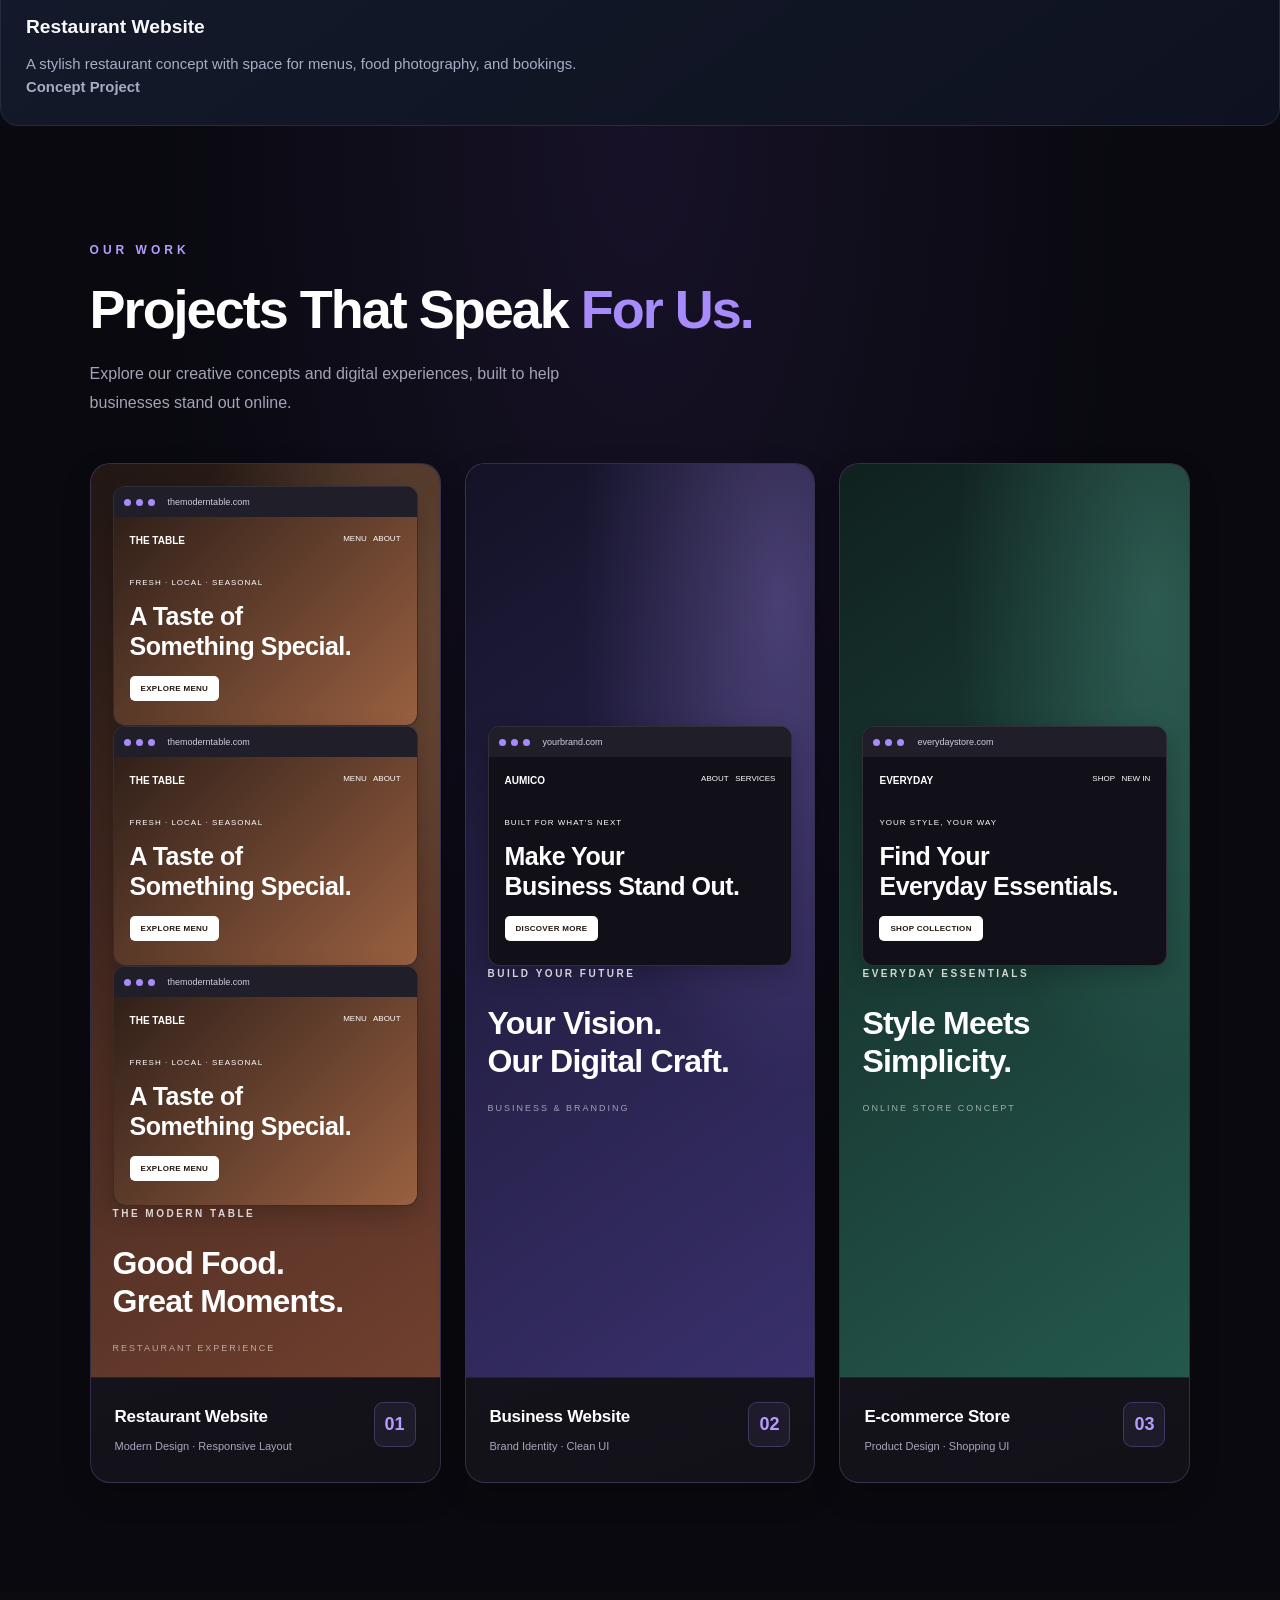
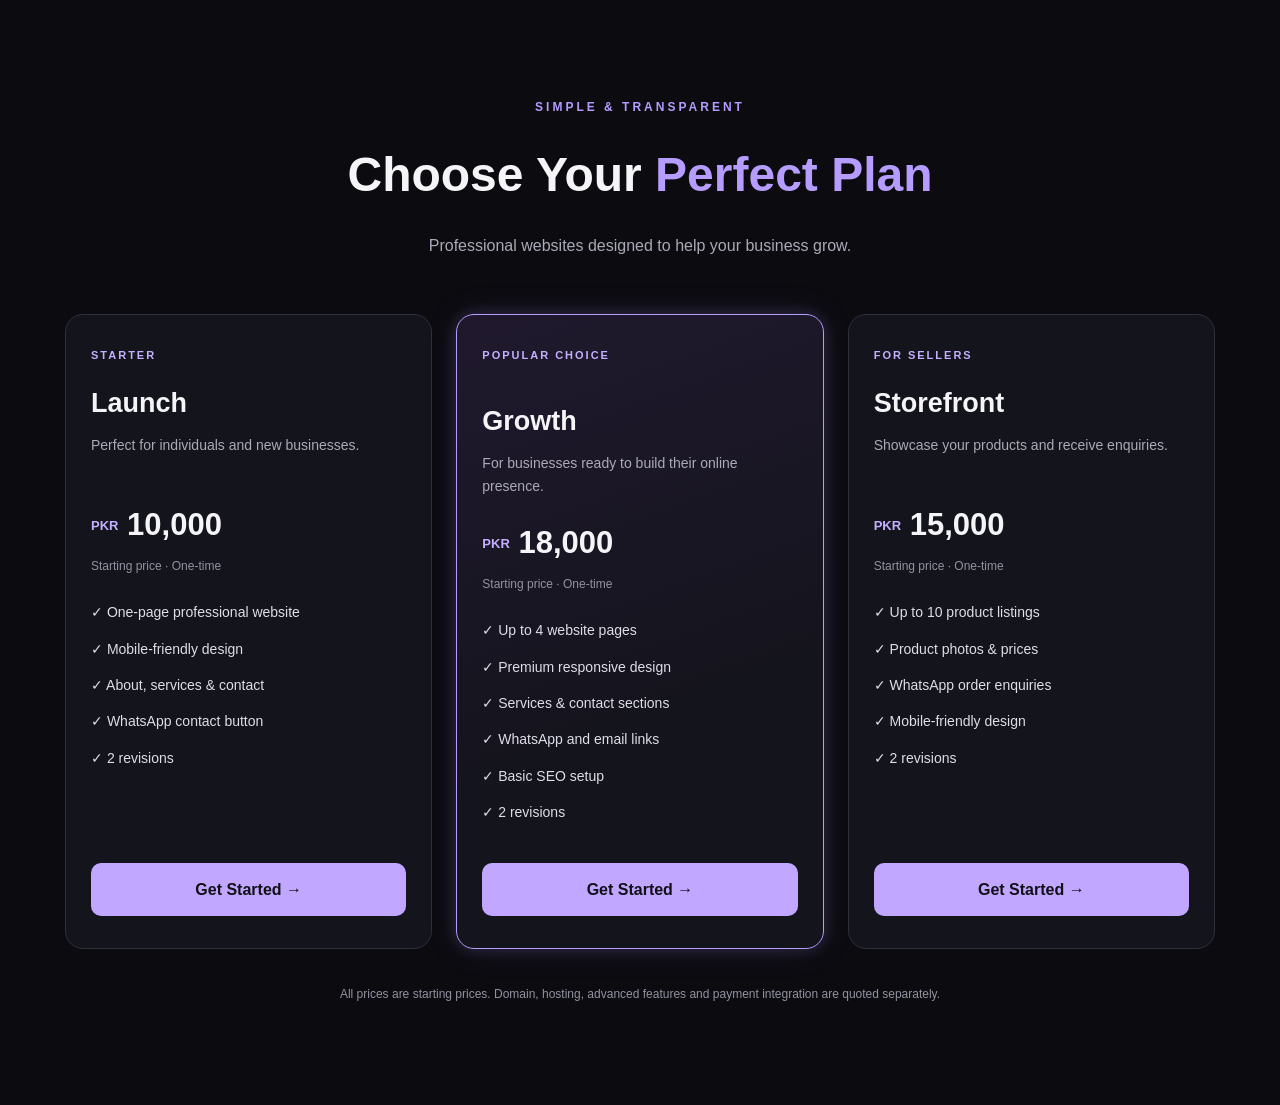
==== commit 2835074e: "Polish pricing and contact sections" ====
--- a/index.html
+++ b/index.html
@@ -289,5 +289,100 @@
     </div>
   </div>
 </section>
+<!-- PRICING SECTION -->
+<section class="pricing" id="pricing">
+  <div class="pricing-container">
+
+    <div class="pricing-heading">
+      <span class="pricing-label">SIMPLE & TRANSPARENT</span>
+      <h2>Choose Your <span>Perfect Plan</span></h2>
+      <p>Professional websites designed to help your business grow.</p>
+    </div>
+
+    <div class="pricing-grid">
+
+      <!-- LAUNCH PACKAGE -->
+      <div class="pricing-card">
+        <span class="plan-tag">STARTER</span>
+        <h3>Launch</h3>
+        <p class="plan-description">Perfect for individuals and new businesses.</p>
+        <div class="plan-price">
+          <span>PKR</span> 10,000
+        </div>
+        <p class="price-note">Starting price · One-time</p>
+
+        <ul class="plan-features">
+          <li>✓ One-page professional website</li>
+          <li>✓ Mobile-friendly design</li>
+          <li>✓ About, services & contact</li>
+          <li>✓ WhatsApp contact button</li>
+          <li>✓ 2 revisions</li>
+        </ul>
+
+        <a class="plan-button"
+           href="https://wa.me/?text=Hi%20Aumico%20Studio%2C%20I%27m%20interested%20in%20the%20Launch%20package.">
+          Get Started →
+        </a>
+      </div>
+
+      <!-- GROWTH PACKAGE -->
+      <div class="pricing-card featured-plan">
+        <span class="popular-tag">POPULAR CHOICE</span>
+        <h3>Growth</h3>
+        <p class="plan-description">For businesses ready to build their online presence.</p>
+        <div class="plan-price">
+          <span>PKR</span> 18,000
+        </div>
+        <p class="price-note">Starting price · One-time</p>
+
+        <ul class="plan-features">
+          <li>✓ Up to 4 website pages</li>
+          <li>✓ Premium responsive design</li>
+          <li>✓ Services & contact sections</li>
+          <li>✓ WhatsApp and email links</li>
+          <li>✓ Basic SEO setup</li>
+          <li>✓ 2 revisions</li>
+        </ul>
+
+        <a class="plan-button"
+           href="https://wa.me/?text=Hi%20Aumico%20Studio%2C%20I%27m%20interested%20in%20the%20Growth%20package.">
+          Get Started →
+        </a>
+      </div>
+
+      <!-- STOREFRONT PACKAGE -->
+      <div class="pricing-card">
+        <span class="plan-tag">FOR SELLERS</span>
+        <h3>Storefront</h3>
+        <p class="plan-description">Showcase your products and receive enquiries.</p>
+        <div class="plan-price">
+          <span>PKR</span> 15,000
+        </div>
+        <p class="price-note">Starting price · One-time</p>
+
+        <ul class="plan-features">
+          <li>✓ Up to 10 product listings</li>
+          <li>✓ Product photos & prices</li>
+          <li>✓ WhatsApp order enquiries</li>
+          <li>✓ Mobile-friendly design</li>
+          <li>✓ 2 revisions</li>
+        </ul>
+
+        <a class="plan-button"
+           href="https://wa.me/?text=Hi%20Aumico%20Studio%2C%20I%27m%20interested%20in%20the%20Storefront%20package.">
+          Get Started →
+        </a>
+      </div>
+
+    </div>
+
+    <p class="pricing-note">
+      All prices are starting prices. Domain, hosting, advanced features
+      and payment integration are quoted separately.
+    </p>
+
+  </div>
+</section>
+<!-- END PRICING SECTION -->
 </body>
 </html>
--- a/style.css
+++ b/style.css
@@ -760,4 +760,289 @@
   .mini-site {
     min-height: 170px;
   }
+}
+/* ===== AUMICO STUDIO PRICING ===== */
+
+.pricing {
+  padding: 100px 20px;
+  background: #0b0b10;
+  color: #f5f5f7;
+  font-family: Arial, sans-serif;
+}
+
+.pricing-container {
+  max-width: 1150px;
+  margin: 0 auto;
+}
+
+.pricing-heading {
+  text-align: center;
+  margin-bottom: 55px;
+}
+
+.pricing-label {
+  color: #b69cff;
+  font-size: 12px;
+  letter-spacing: 3px;
+  font-weight: 700;
+}
+
+.pricing-heading h2 {
+  font-size: clamp(30px, 5vw, 48px);
+  margin: 18px 0;
+}
+
+.pricing-heading h2 span {
+  color: #b69cff;
+}
+
+.pricing-heading p,
+.plan-description {
+  color: #aaaab8;
+  line-height: 1.7;
+}
+
+.pricing-grid {
+  display: grid;
+  grid-template-columns: repeat(3, minmax(0, 1fr));
+  gap: 24px;
+  align-items: stretch;
+}
+
+.pricing-card {
+  position: relative;
+  background: #14141c;
+  border: 1px solid #30303d;
+  border-radius: 18px;
+  padding: 32px 25px;
+  display: flex;
+  flex-direction: column;
+  transition: transform 0.3s ease, border-color 0.3s ease;
+}
+
+.pricing-card:hover {
+  transform: translateY(-7px);
+  border-color: #b69cff;
+}
+
+.featured-plan {
+  border-color: #a88aff;
+  background: linear-gradient(160deg, #20192e, #14141c 65%);
+}
+
+.plan-tag,
+.popular-tag {
+  color: #c5afff;
+  font-size: 11px;
+  letter-spacing: 2px;
+  font-weight: 700;
+}
+
+.popular-tag {
+  display: inline-block;
+  margin-bottom: 18px;
+}
+
+.pricing-card h3 {
+  font-size: 27px;
+  margin: 18px 0 8px;
+}
+
+.plan-description {
+  font-size: 14px;
+  min-height: 48px;
+}
+
+.plan-price {
+  font-size: 31px;
+  font-weight: 800;
+  margin-top: 18px;
+  white-space: nowrap;
+}
+
+.plan-price span {
+  font-size: 13px;
+  color: #c5afff;
+  vertical-align: middle;
+}
+
+.price-note {
+  color: #9292a2;
+  font-size: 12px;
+  margin-top: 8px;
+}
+
+.plan-features {
+  list-style: none;
+  padding: 0;
+  margin: 25px 0;
+}
+
+.plan-features li {
+  color: #dedee8;
+  font-size: 14px;
+  line-height: 1.6;
+  margin-bottom: 14px;
+}
+
+.plan-button {
+  display: block;
+  text-align: center;
+  text-decoration: none;
+  color: #111018;
+  background: #c1a7ff;
+  padding: 14px 18px;
+  border-radius: 10px;
+  font-weight: 700;
+  margin-top: auto;
+  transition: background 0.2s ease;
+}
+
+.plan-button:hover {
+  background: #d5c5ff;
+}
+
+.pricing-note {
+  text-align: center;
+  color: #9292a2;
+  font-size: 12px;
+  line-height: 1.7;
+  margin-top: 35px;
+}
+
+/* Tablet and mobile */
+@media (max-width: 900px) {
+  .pricing-grid {
+    grid-template-columns: repeat(2, minmax(0, 1fr));
+  }
+}
+
+@media (max-width: 600px) {
+  .pricing {
+    padding: 65px 16px;
+  }
+
+  .pricing-grid {
+    grid-template-columns: 1fr;
+  }
+
+  .pricing-card {
+    padding: 28px 22px;
+  }
+
+  .pricing-heading {
+    margin-bottom: 35px;
+  }
+}
+/* Premium glow for Growth package */
+.featured-plan {
+  border: 1px solid #b69cff;
+  box-shadow:
+    0 0 15px rgba(182, 156, 255, 0.18),
+    0 0 35px rgba(182, 156, 255, 0.10);
+  transition:
+    transform 0.3s ease,
+    box-shadow 0.3s ease,
+    border-color 0.3s ease;
+}
+
+.featured-plan:hover {
+  transform: translateY(-8px);
+  border-color: #d0bcff;
+  box-shadow:
+    0 0 22px rgba(182, 156, 255, 0.35),
+    0 0 50px rgba(182, 156, 255, 0.18);
+}
+/* ===== AUMICO STUDIO CONTACT POLISH ===== */
+
+#contact {
+  padding: 90px 24px;
+  margin: 50px auto;
+  max-width: 1150px;
+}
+
+#contact .contact {
+  position: relative;
+  overflow: hidden;
+  text-align: center;
+  padding: 70px 35px;
+  border: 1px solid rgba(182, 156, 255, 0.35);
+  border-radius: 24px;
+  background:
+    radial-gradient(
+      circle at 50% 0%,
+      rgba(142, 94, 255, 0.18),
+      transparent 60%
+    ),
+    linear-gradient(145deg, #17131f, #0e0e14);
+  box-shadow: 0 0 35px rgba(145, 100, 255, 0.09);
+}
+
+#contact .eyebrow {
+  color: #c2aaff;
+  font-size: 12px;
+  letter-spacing: 3px;
+  text-transform: uppercase;
+  margin-bottom: 18px;
+}
+
+#contact h2 {
+  color: #ffffff;
+  font-size: clamp(30px, 5vw, 46px);
+  line-height: 1.2;
+  margin: 0 0 20px;
+}
+
+#contact p {
+  color: #b8b3c6;
+  font-size: 16px;
+  line-height: 1.8;
+  max-width: 650px;
+  margin: 0 auto 28px;
+}
+
+#contact .hero-actions {
+  display: flex;
+  justify-content: center;
+  align-items: center;
+  flex-wrap: wrap;
+  gap: 16px;
+  margin-top: 25px;
+}
+
+#contact .btn {
+  display: inline-flex;
+  justify-content: center;
+  align-items: center;
+  min-width: 170px;
+  padding: 14px 24px;
+  border-radius: 10px;
+  text-decoration: none;
+  font-weight: 700;
+  transition: transform 0.25s ease, box-shadow 0.25s ease;
+}
+
+#contact .btn:hover {
+  transform: translateY(-3px);
+  box-shadow: 0 8px 24px rgba(182, 156, 255, 0.2);
+}
+
+@media (max-width: 600px) {
+  #contact {
+    padding: 55px 16px;
+    margin: 25px auto;
+  }
+
+  #contact .contact {
+    padding: 45px 20px;
+  }
+
+  #contact .hero-actions {
+    flex-direction: column;
+  }
+
+  #contact .btn {
+    width: 100%;
+    box-sizing: border-box;
+  }
 }
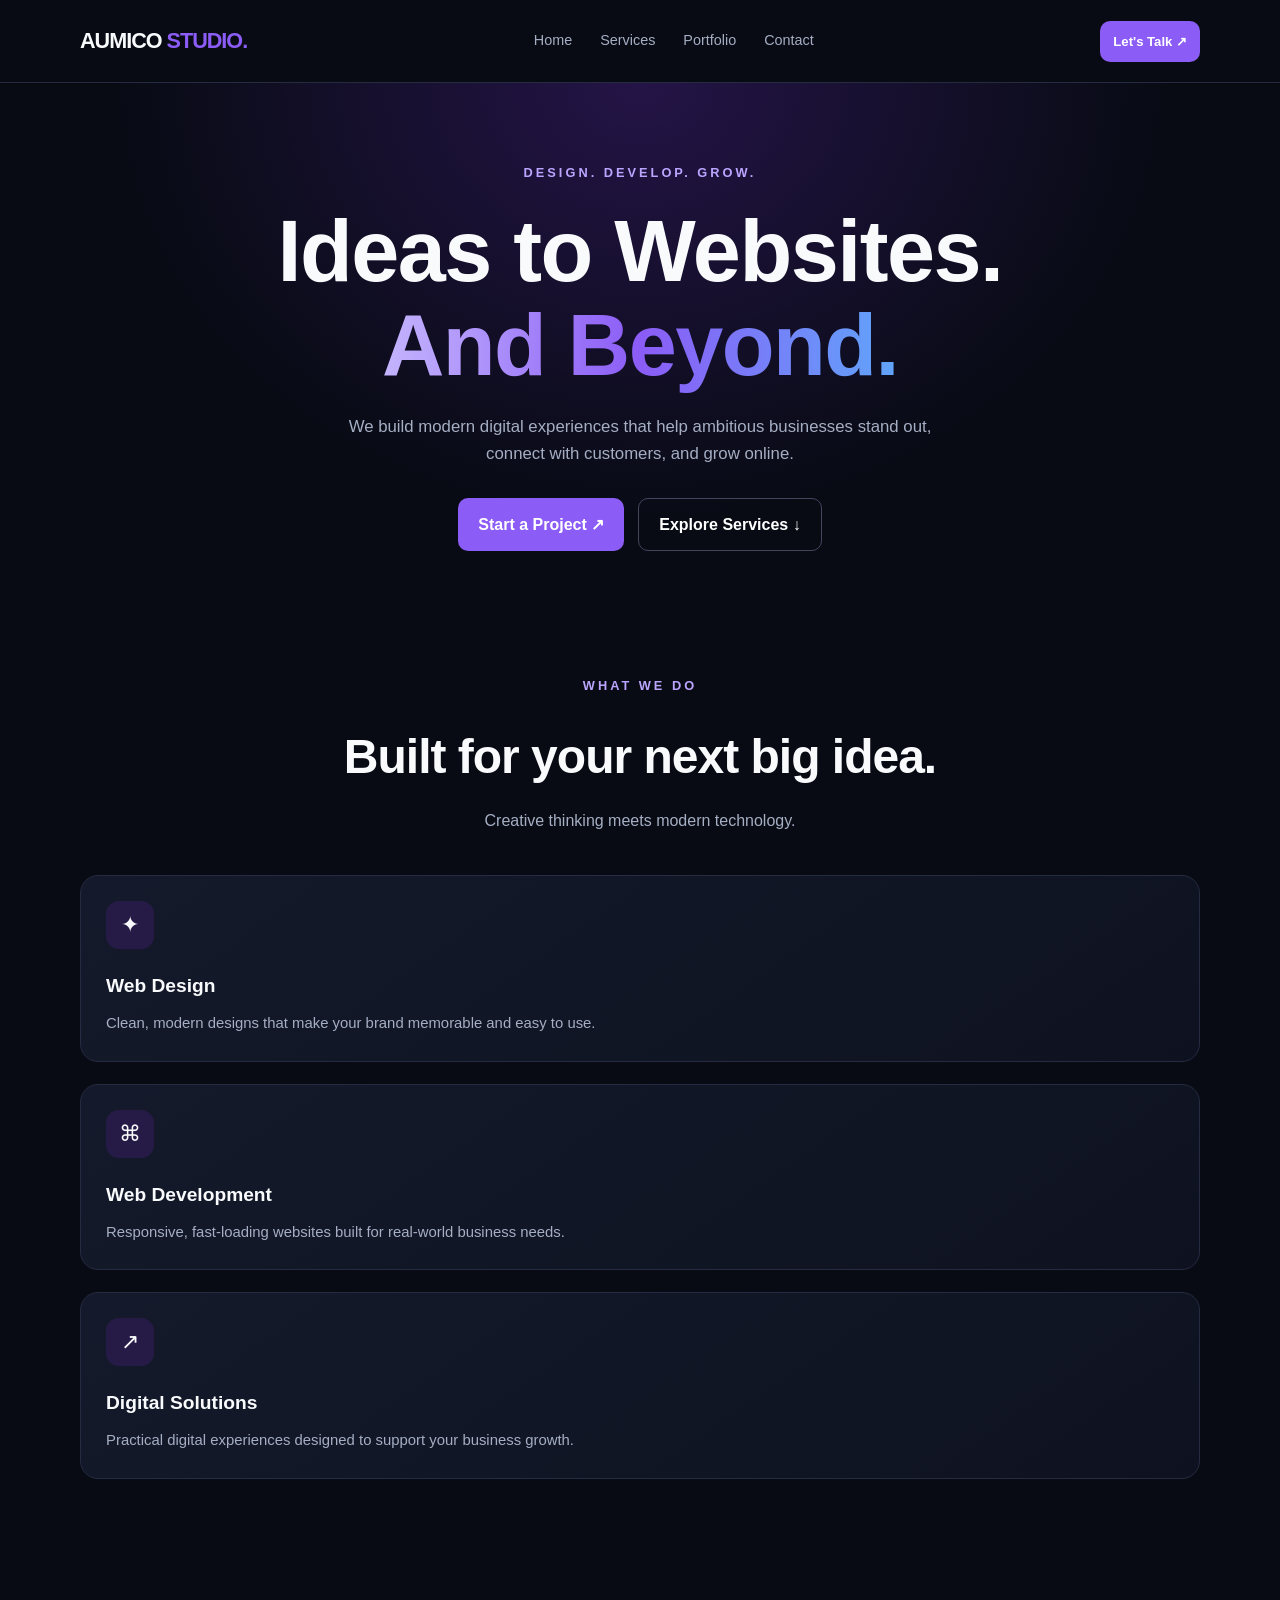
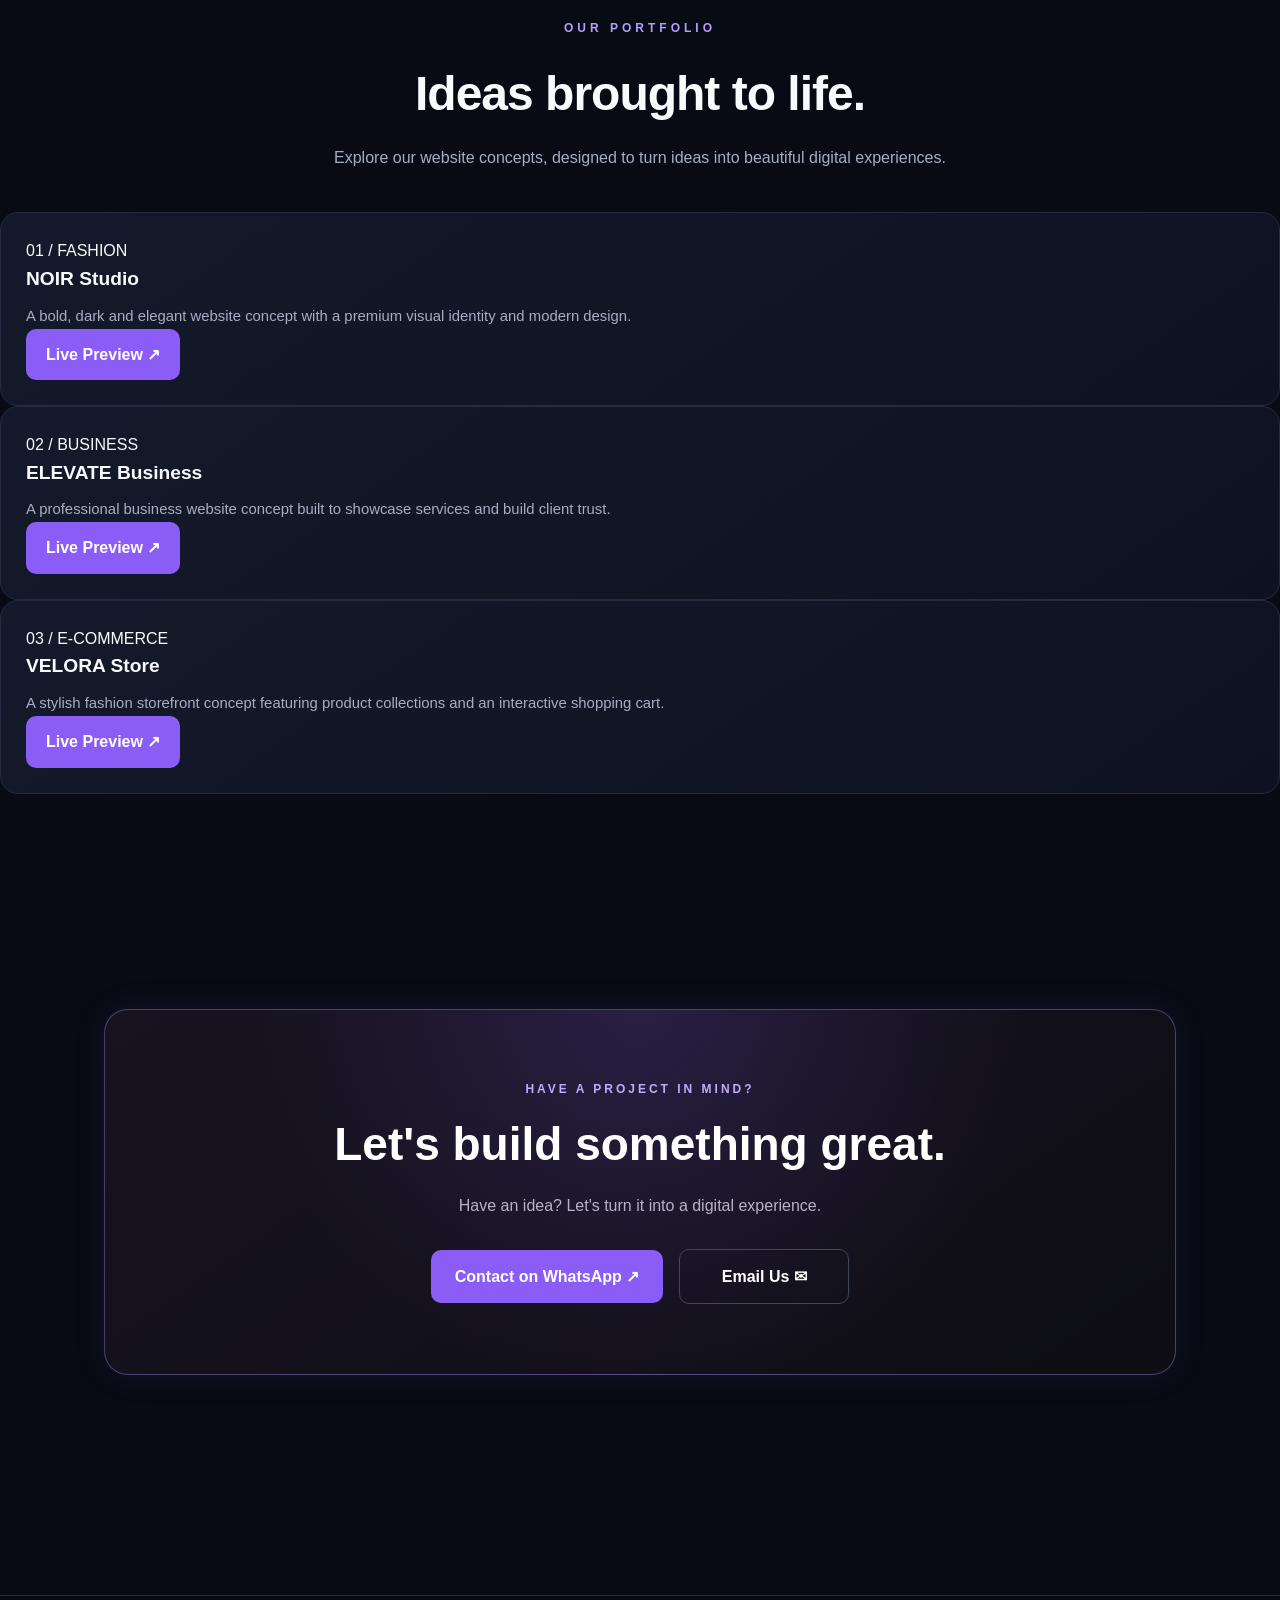
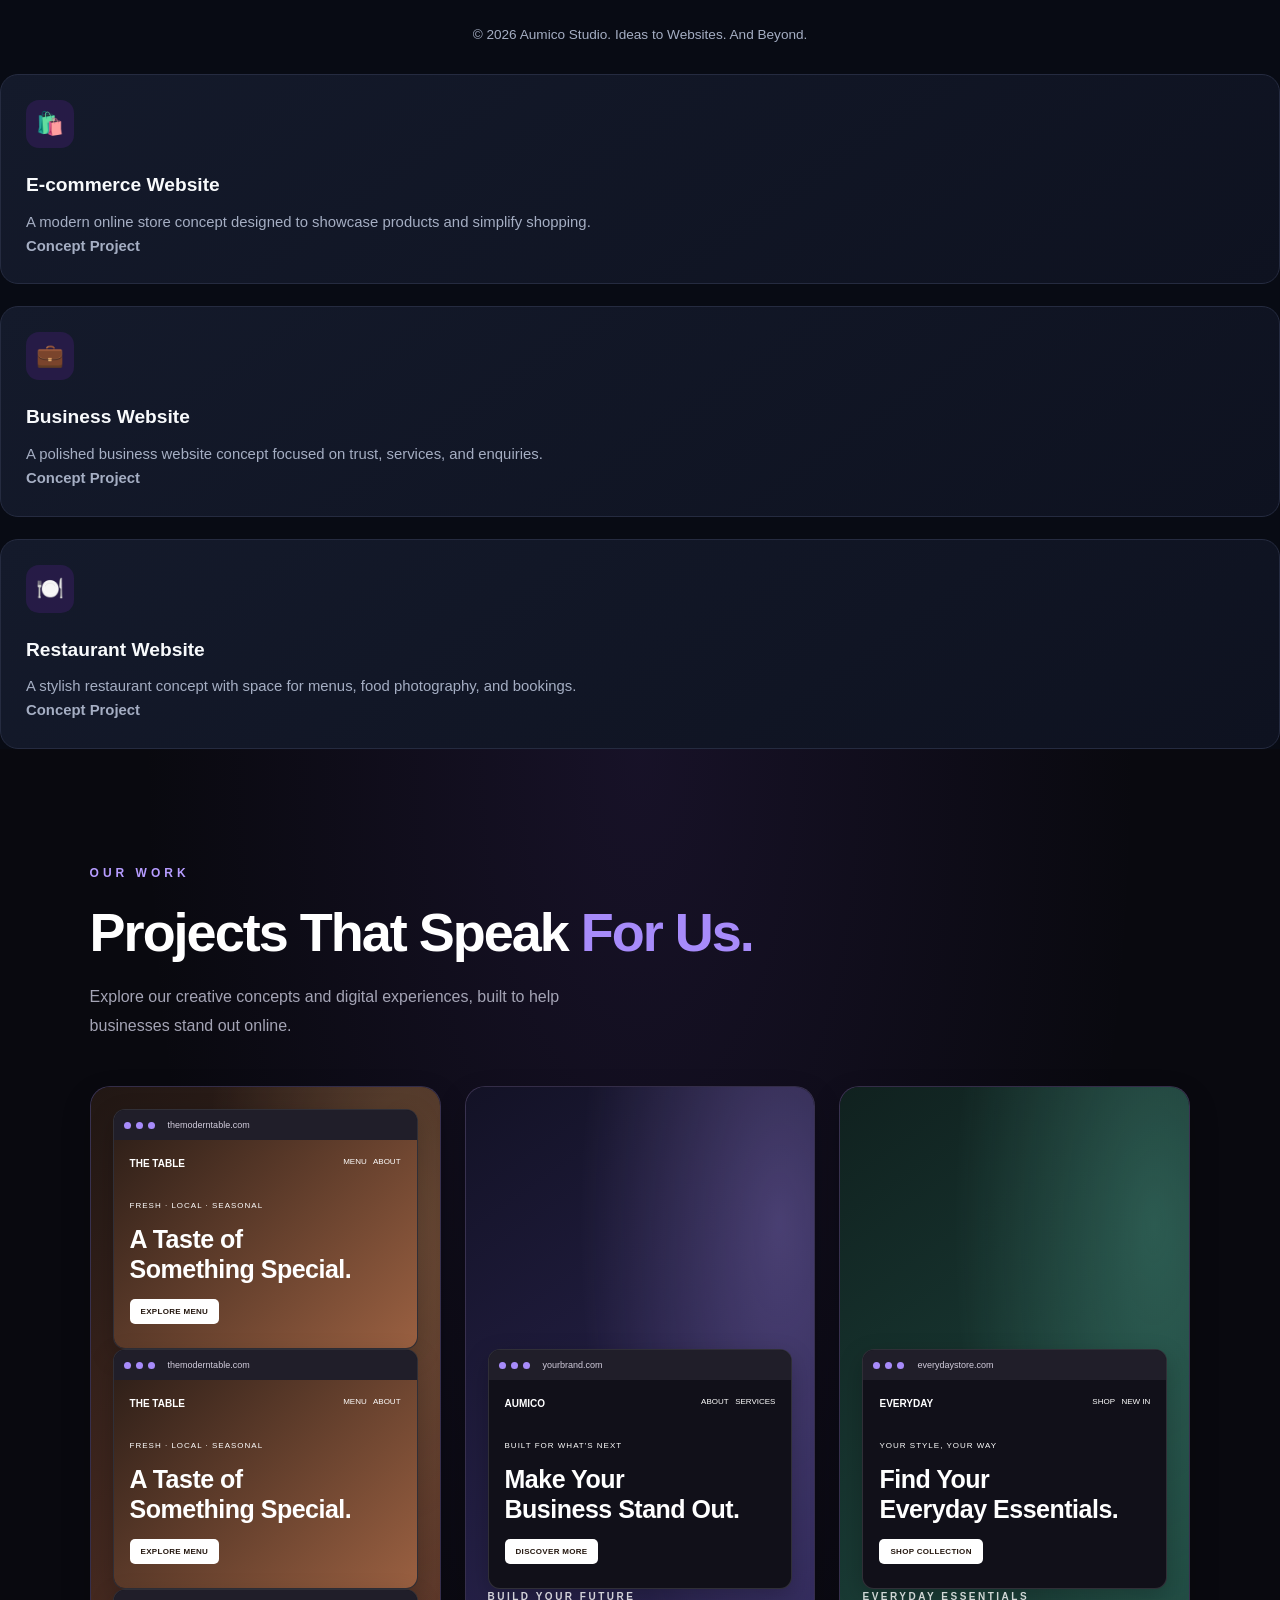
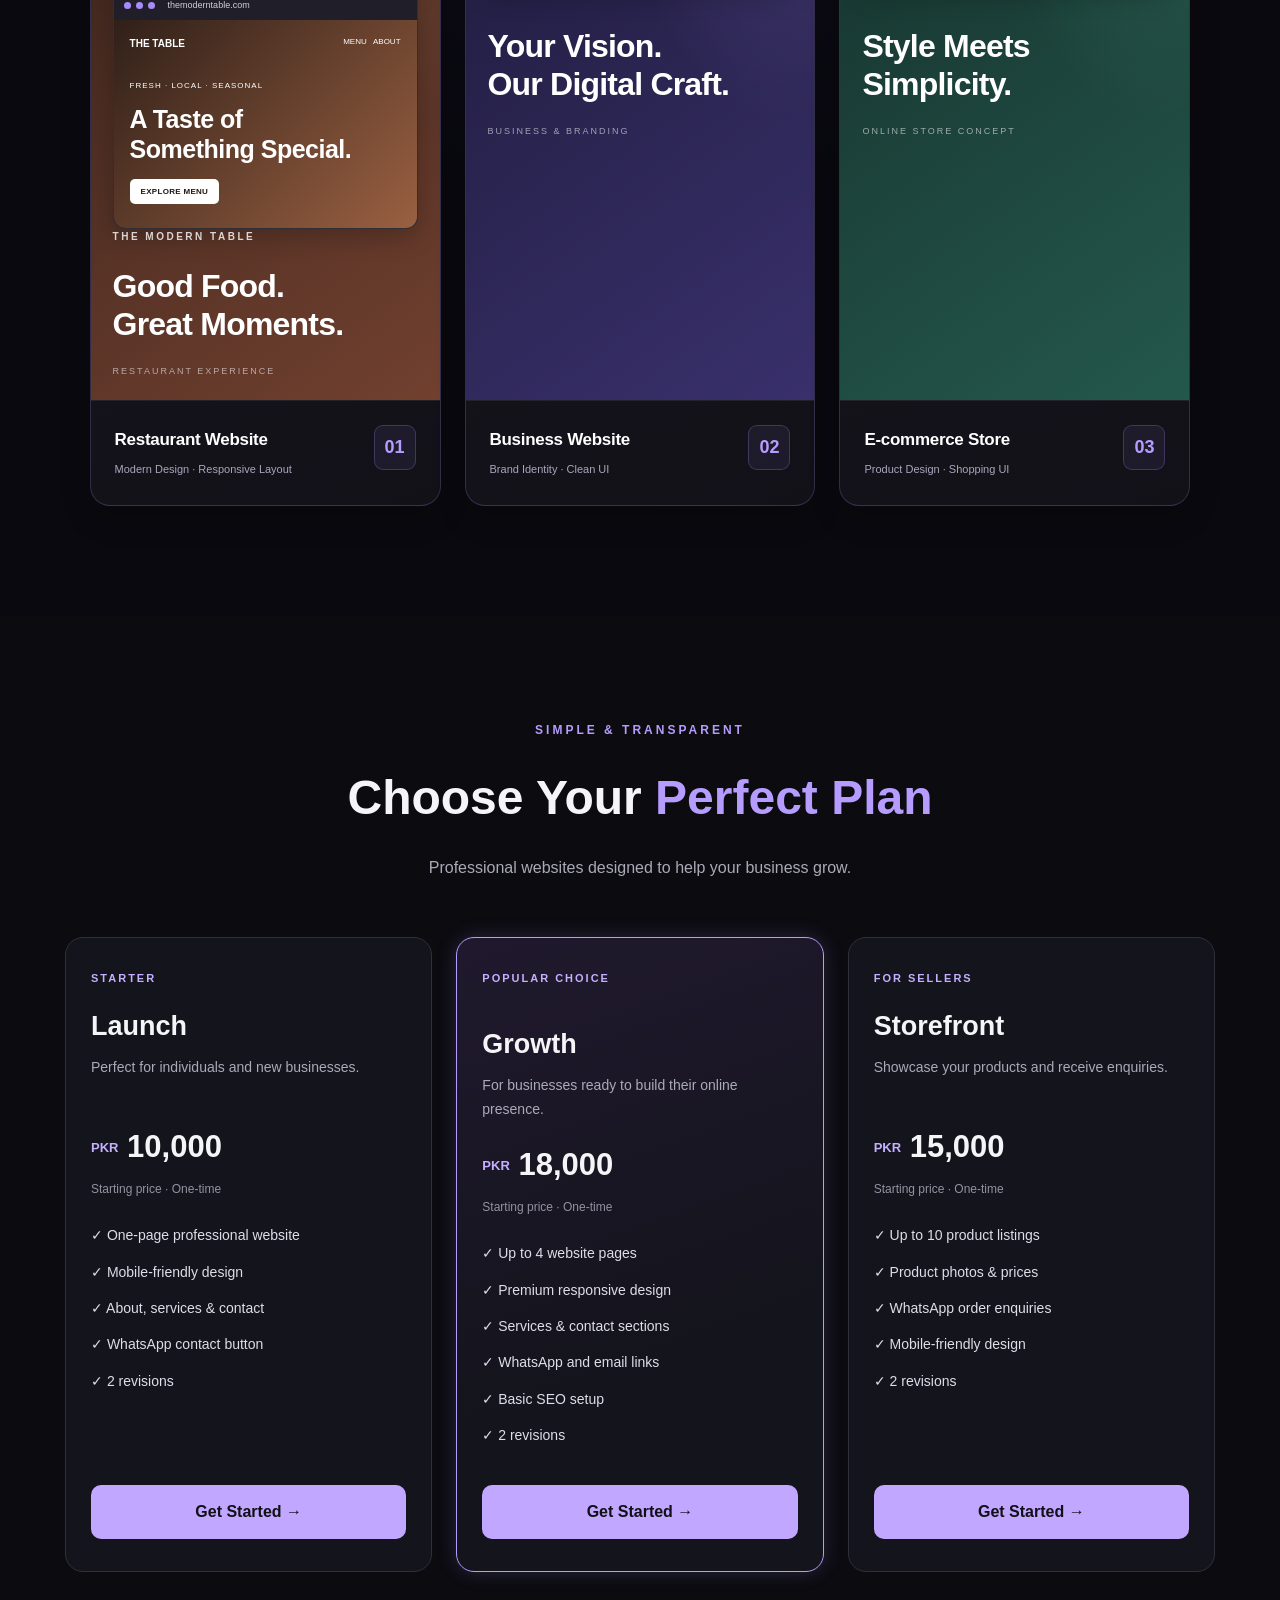
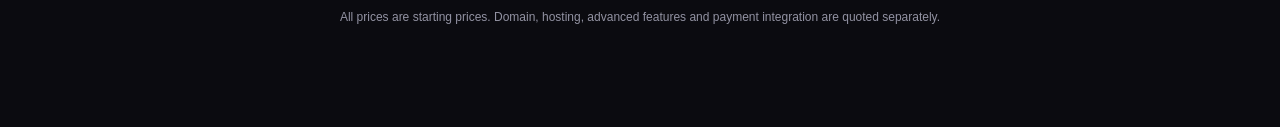
==== commit 2df338c3: "Add portfolio demo projects" ====
--- a/index.html
+++ b/index.html
@@ -73,12 +73,58 @@
       </div>
     </section>
 <section class="services" id="portfolio">
-  <div class="container">
-    <div class="section-heading">
-      <div class="eyebrow">Our Portfolio</div>
-      <h2>Ideas brought to life.</h2>
-      <p>Explore the kind of digital experiences we can create for your business.</p>
-    </div>
+  <div class="section-heading">
+    <span class="section-tag">OUR PORTFOLIO</span>
+    <h2>Ideas brought to life.</h2>
+    <p>
+      Explore our website concepts, designed to turn ideas
+      into beautiful digital experiences.
+    </p>
+  </div>
+
+  <div class="services-grid">
+
+    <div class="service-card">
+      <span class="service-number">01 / FASHION</span>
+      <h3>NOIR Studio</h3>
+      <p>
+        A bold, dark and elegant website concept with a
+        premium visual identity and modern design.
+      </p>
+      <a href="noir.html" class="btn btn-primary"
+         target="_blank" rel="noopener">
+        Live Preview ↗
+      </a>
+    </div>
+
+    <div class="service-card">
+      <span class="service-number">02 / BUSINESS</span>
+      <h3>ELEVATE Business</h3>
+      <p>
+        A professional business website concept built
+        to showcase services and build client trust.
+      </p>
+      <a href="elevate.html" class="btn btn-primary"
+         target="_blank" rel="noopener">
+        Live Preview ↗
+      </a>
+    </div>
+
+    <div class="service-card">
+      <span class="service-number">03 / E-COMMERCE</span>
+      <h3>VELORA Store</h3>
+      <p>
+        A stylish fashion storefront concept featuring
+        product collections and an interactive shopping cart.
+      </p>
+      <a href="velora.html" class="btn btn-primary"
+         target="_blank" rel="noopener">
+        Live Preview ↗
+      </a>
+    </div>
+
+  </div>
+</section>
     <section class="container" id="contact">
       <div class="contact">
         <div class="eyebrow">Have a Project in Mind?</div>
--- a/style.css
+++ b/style.css
@@ -1045,4 +1045,261 @@
     width: 100%;
     box-sizing: border-box;
   }
+}
+/* ===== AUMICO STUDIO PRICING SECTION ===== */
+
+.pricing {
+  padding: 100px 20px;
+  background: #0b0b10;
+  color: #f5f5f7;
+  font-family: Arial, sans-serif;
+}
+
+.pricing-container {
+  max-width: 1150px;
+  margin: 0 auto;
+}
+
+.pricing-heading {
+  text-align: center;
+  margin-bottom: 55px;
+}
+
+.pricing-label {
+  color: #b69cff;
+  font-size: 12px;
+  letter-spacing: 3px;
+  font-weight: 700;
+}
+
+.pricing-heading h2 {
+  font-size: clamp(30px, 5vw, 48px);
+  margin: 18px 0;
+}
+
+.pricing-heading h2 span {
+  color: #b69cff;
+}
+
+.pricing-heading p,
+.plan-description {
+  color: #aaaab8;
+  line-height: 1.7;
+}
+
+.pricing-grid {
+  display: grid;
+  grid-template-columns: repeat(3, minmax(0, 1fr));
+  gap: 24px;
+  align-items: stretch;
+}
+
+.pricing-card {
+  background: #14141c;
+  border: 1px solid #30303d;
+  border-radius: 18px;
+  padding: 32px 25px;
+  display: flex;
+  flex-direction: column;
+  transition: transform 0.3s ease, box-shadow 0.3s ease;
+}
+
+.pricing-card:hover {
+  transform: translateY(-7px);
+  border-color: #b69cff;
+}
+
+.featured-plan {
+  border-color: #b69cff;
+  background: linear-gradient(160deg, #20192e, #14141c 65%);
+  box-shadow: 0 0 20px rgba(182, 156, 255, 0.18);
+}
+
+.featured-plan:hover {
+  box-shadow: 0 0 25px rgba(182, 156, 255, 0.35);
+}
+
+.plan-tag,
+.popular-tag {
+  color: #c5afff;
+  font-size: 11px;
+  letter-spacing: 2px;
+  font-weight: 700;
+}
+
+.popular-tag {
+  margin-bottom: 18px;
+}
+
+.pricing-card h3 {
+  font-size: 27px;
+  margin: 18px 0 8px;
+}
+
+.plan-description {
+  font-size: 14px;
+  min-height: 48px;
+}
+
+.plan-price {
+  font-size: 31px;
+  font-weight: 800;
+  margin-top: 18px;
+  white-space: nowrap;
+}
+
+.plan-price span {
+  font-size: 13px;
+  color: #c5afff;
+}
+
+.price-note {
+  color: #9292a2;
+  font-size: 12px;
+  margin-top: 8px;
+}
+
+.plan-features {
+  list-style: none;
+  padding: 0;
+  margin: 25px 0;
+}
+
+.plan-features li {
+  color: #dedee8;
+  font-size: 14px;
+  line-height: 1.6;
+  margin-bottom: 14px;
+}
+
+.plan-button {
+  display: block;
+  text-align: center;
+  text-decoration: none;
+  color: #111018;
+  background: #c1a7ff;
+  padding: 14px 18px;
+  border-radius: 10px;
+  font-weight: 700;
+  margin-top: auto;
+  transition: background 0.2s ease, transform 0.2s ease;
+}
+
+.plan-button:hover {
+  background: #d5c5ff;
+  transform: translateY(-2px);
+}
+
+.pricing-note {
+  text-align: center;
+  color: #9292a2;
+  font-size: 12px;
+  line-height: 1.7;
+  margin-top: 35px;
+}
+
+@media (max-width: 900px) {
+  .pricing-grid {
+    grid-template-columns: repeat(2, minmax(0, 1fr));
+  }
+}
+
+@media (max-width: 600px) {
+  .pricing {
+    padding: 65px 16px;
+  }
+
+  .pricing-grid {
+    grid-template-columns: 1fr;
+  }
+
+  .pricing-card {
+    padding: 28px 22px;
+  }
+}
+
+/* ===== CONTACT SECTION POLISH ===== */
+
+#contact {
+  padding: 90px 24px;
+  margin: 50px auto;
+  max-width: 1150px;
+}
+
+#contact .contact {
+  text-align: center;
+  padding: 70px 35px;
+  border: 1px solid rgba(182, 156, 255, 0.35);
+  border-radius: 24px;
+  background:
+    radial-gradient(circle at 50% 0%,
+      rgba(142, 94, 255, 0.18), transparent 60%),
+    linear-gradient(145deg, #17131f, #0e0e14);
+  box-shadow: 0 0 35px rgba(145, 100, 255, 0.09);
+}
+
+#contact .eyebrow {
+  color: #c2aaff;
+  letter-spacing: 3px;
+  margin-bottom: 18px;
+}
+
+#contact h2 {
+  color: #fff;
+  font-size: clamp(30px, 5vw, 46px);
+  line-height: 1.2;
+  margin-bottom: 20px;
+}
+
+#contact p {
+  color: #b8b3c6;
+  line-height: 1.8;
+  max-width: 650px;
+  margin: 0 auto 28px;
+}
+
+#contact .hero-actions {
+  display: flex;
+  justify-content: center;
+  align-items: center;
+  flex-wrap: wrap;
+  gap: 16px;
+  margin-top: 25px;
+}
+
+#contact .btn {
+  display: inline-flex;
+  justify-content: center;
+  align-items: center;
+  min-width: 170px;
+  padding: 14px 24px;
+  border-radius: 10px;
+  text-decoration: none;
+  font-weight: 700;
+  transition: transform 0.25s ease, box-shadow 0.25s ease;
+}
+
+#contact .btn:hover {
+  transform: translateY(-3px);
+  box-shadow: 0 8px 24px rgba(182, 156, 255, 0.2);
+}
+
+@media (max-width: 600px) {
+  #contact {
+    padding: 55px 16px;
+    margin: 25px auto;
+  }
+
+  #contact .contact {
+    padding: 45px 20px;
+  }
+
+  #contact .hero-actions {
+    flex-direction: column;
+  }
+
+  #contact .btn {
+    width: 100%;
+    box-sizing: border-box;
+  }
 }
